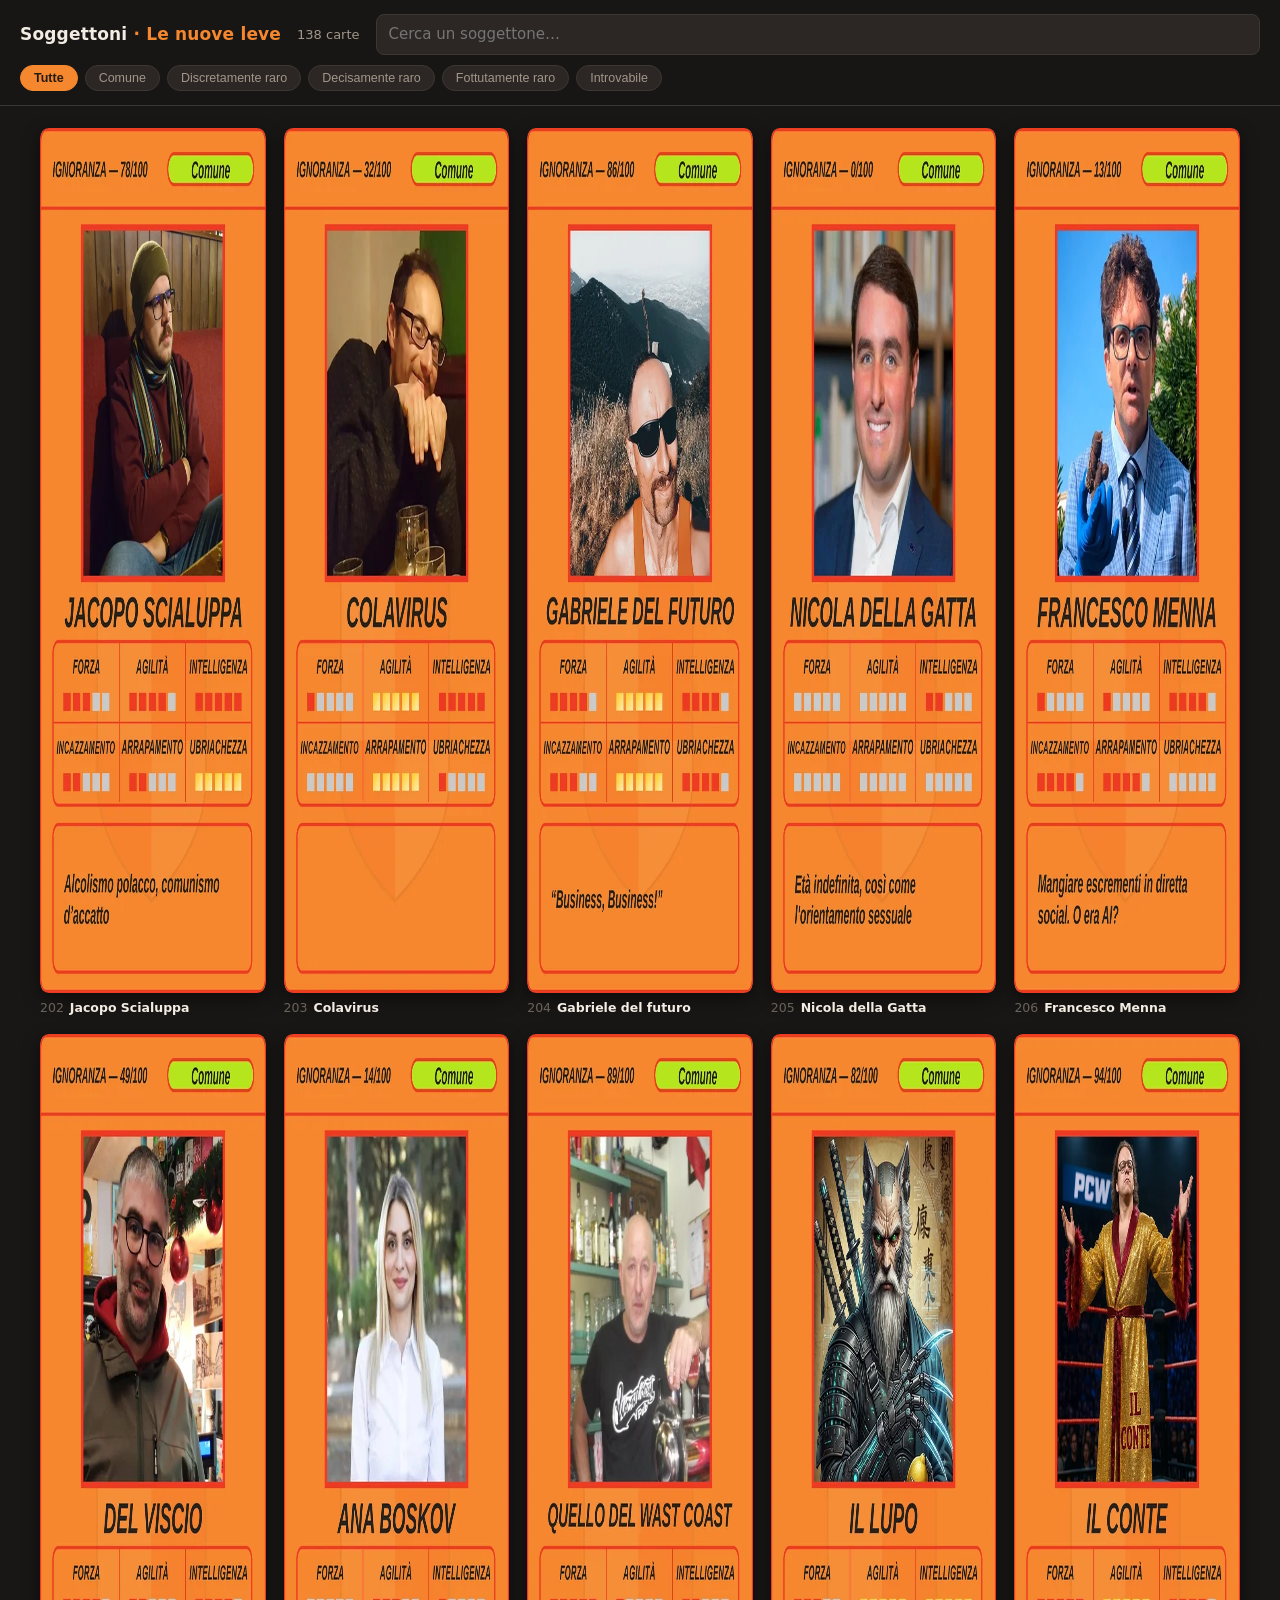
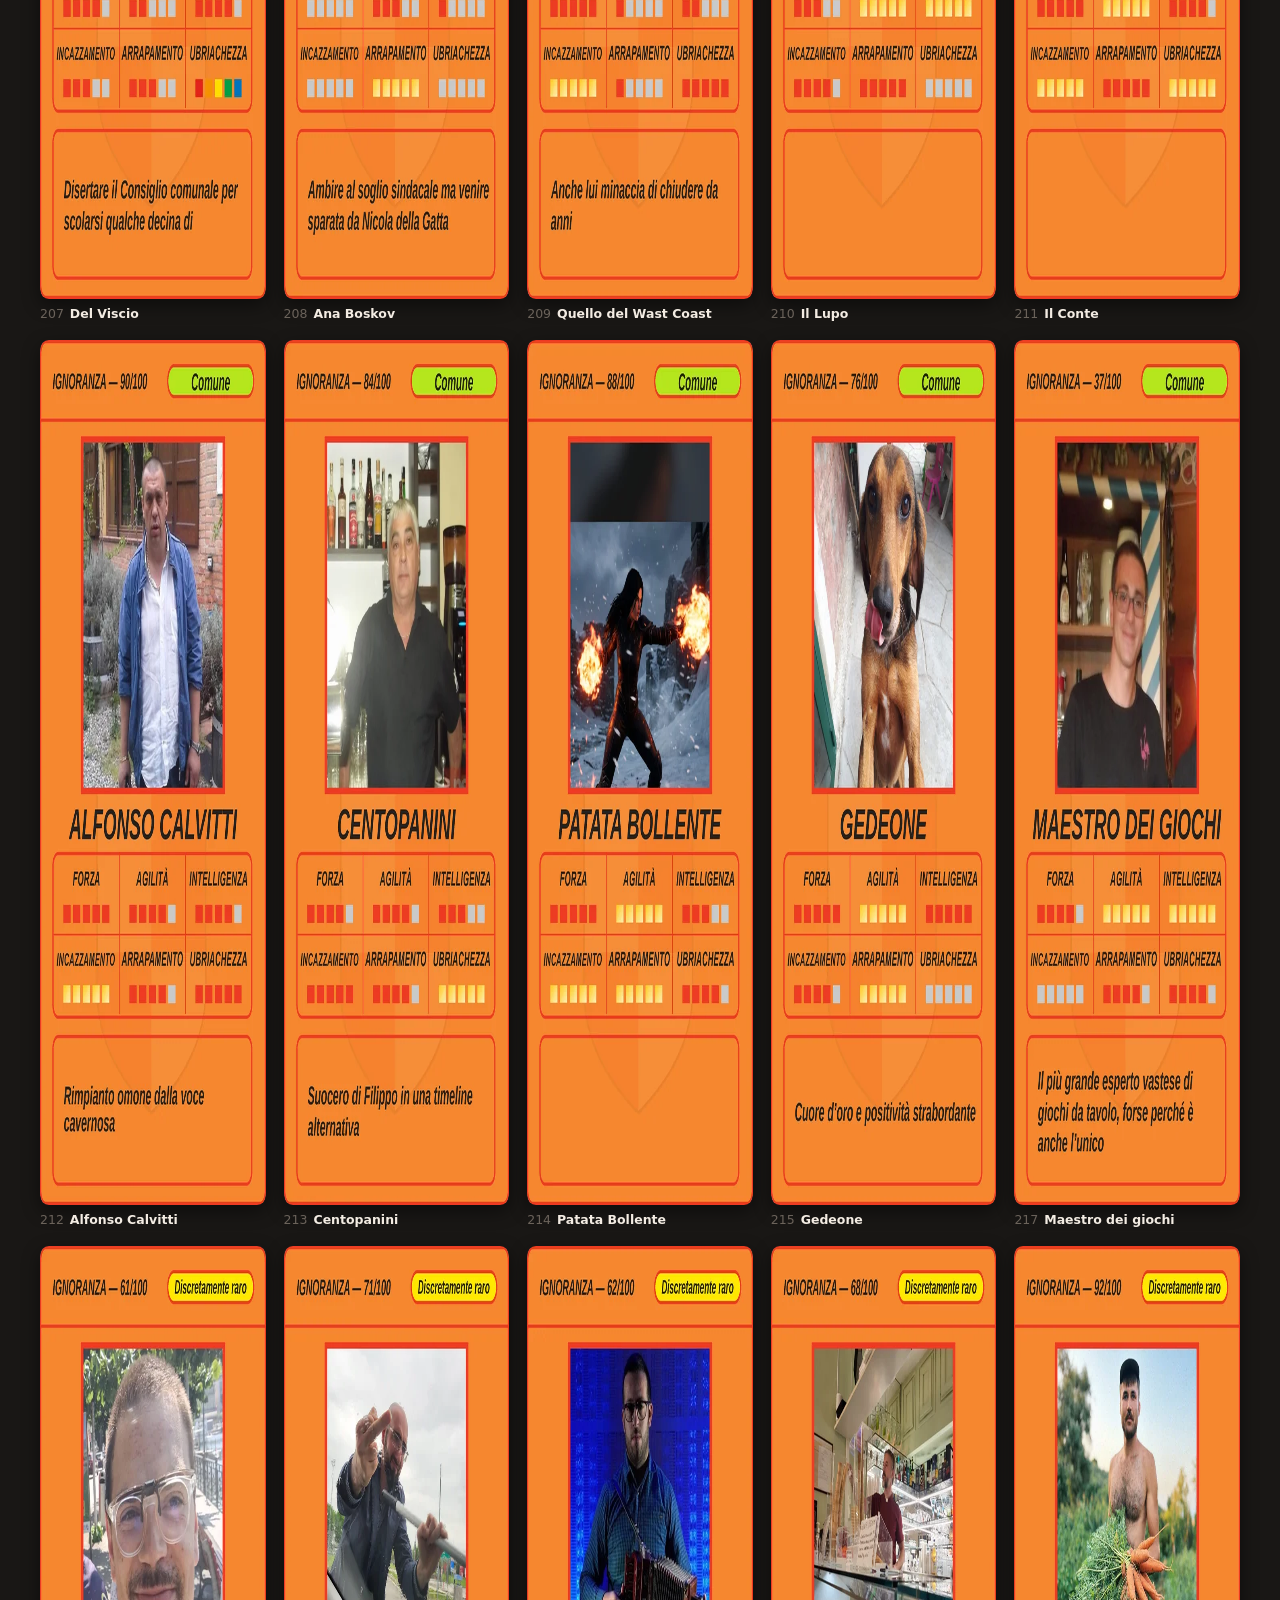
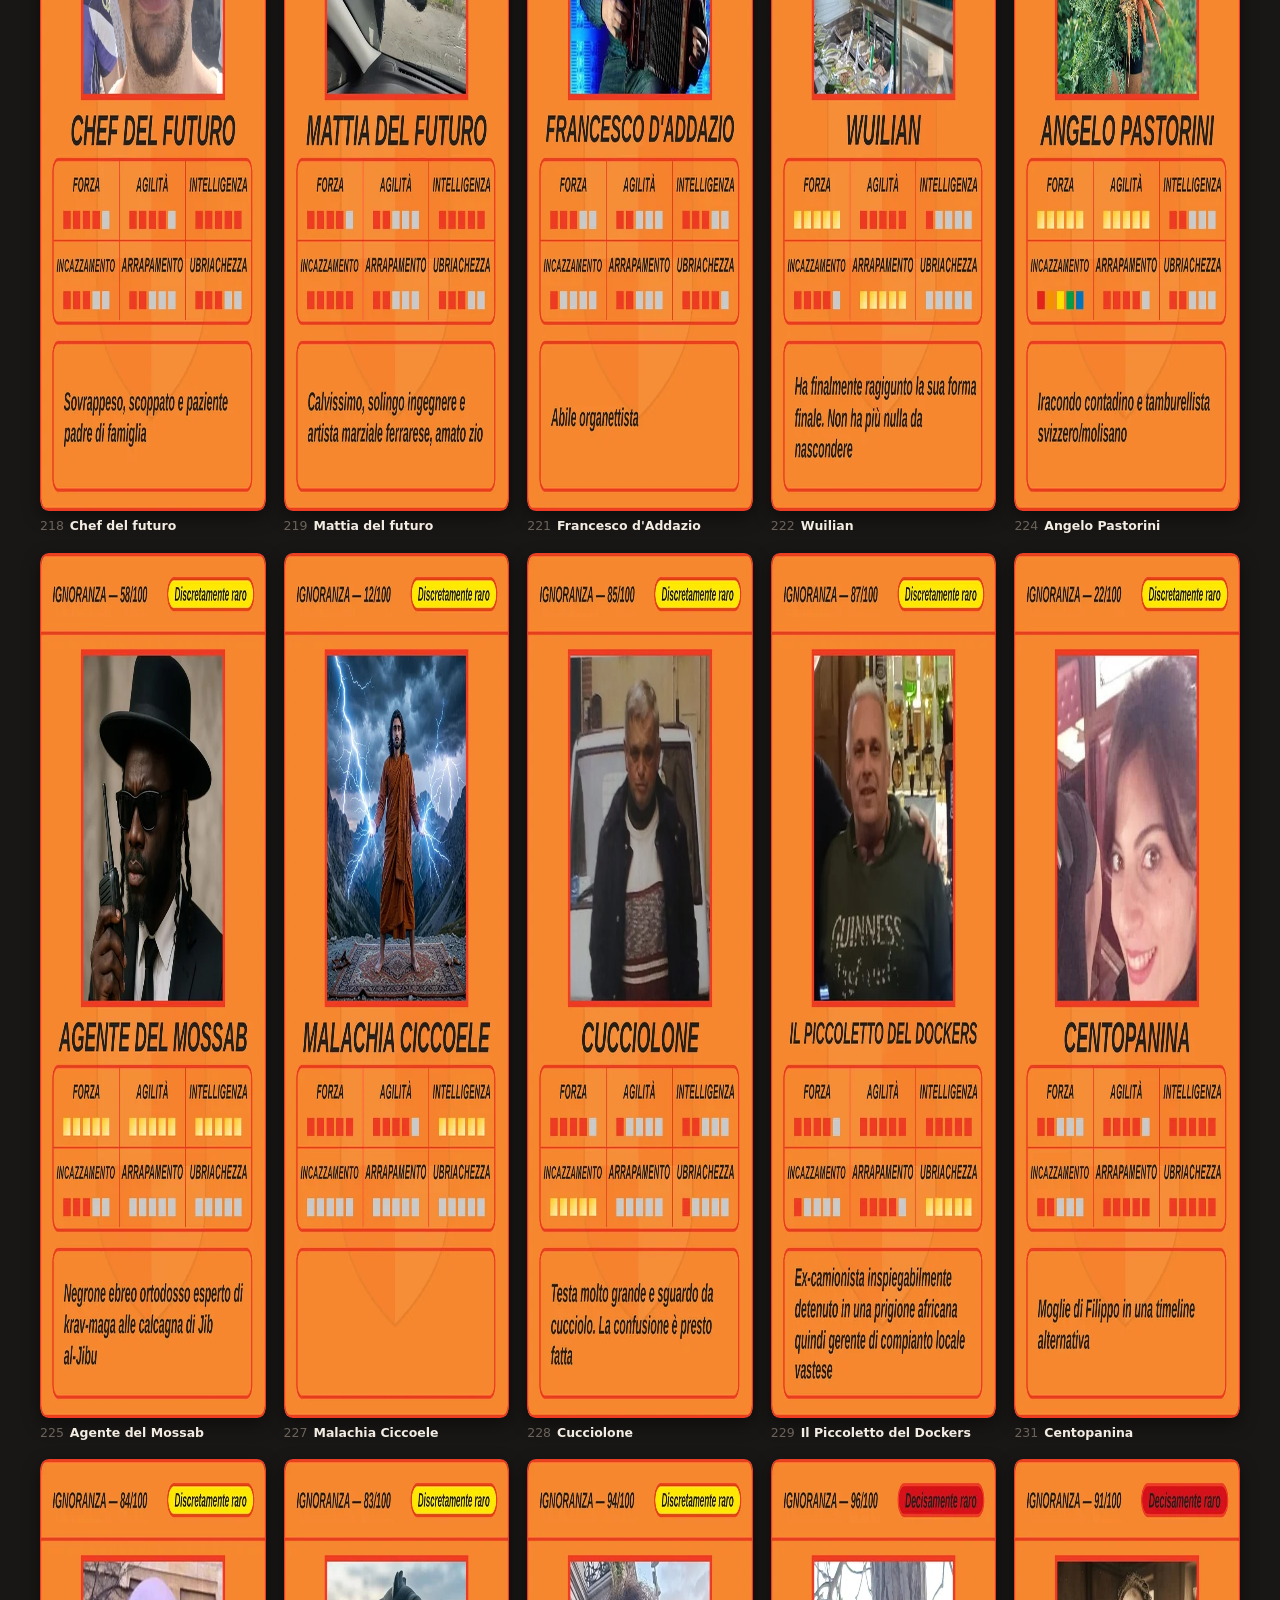
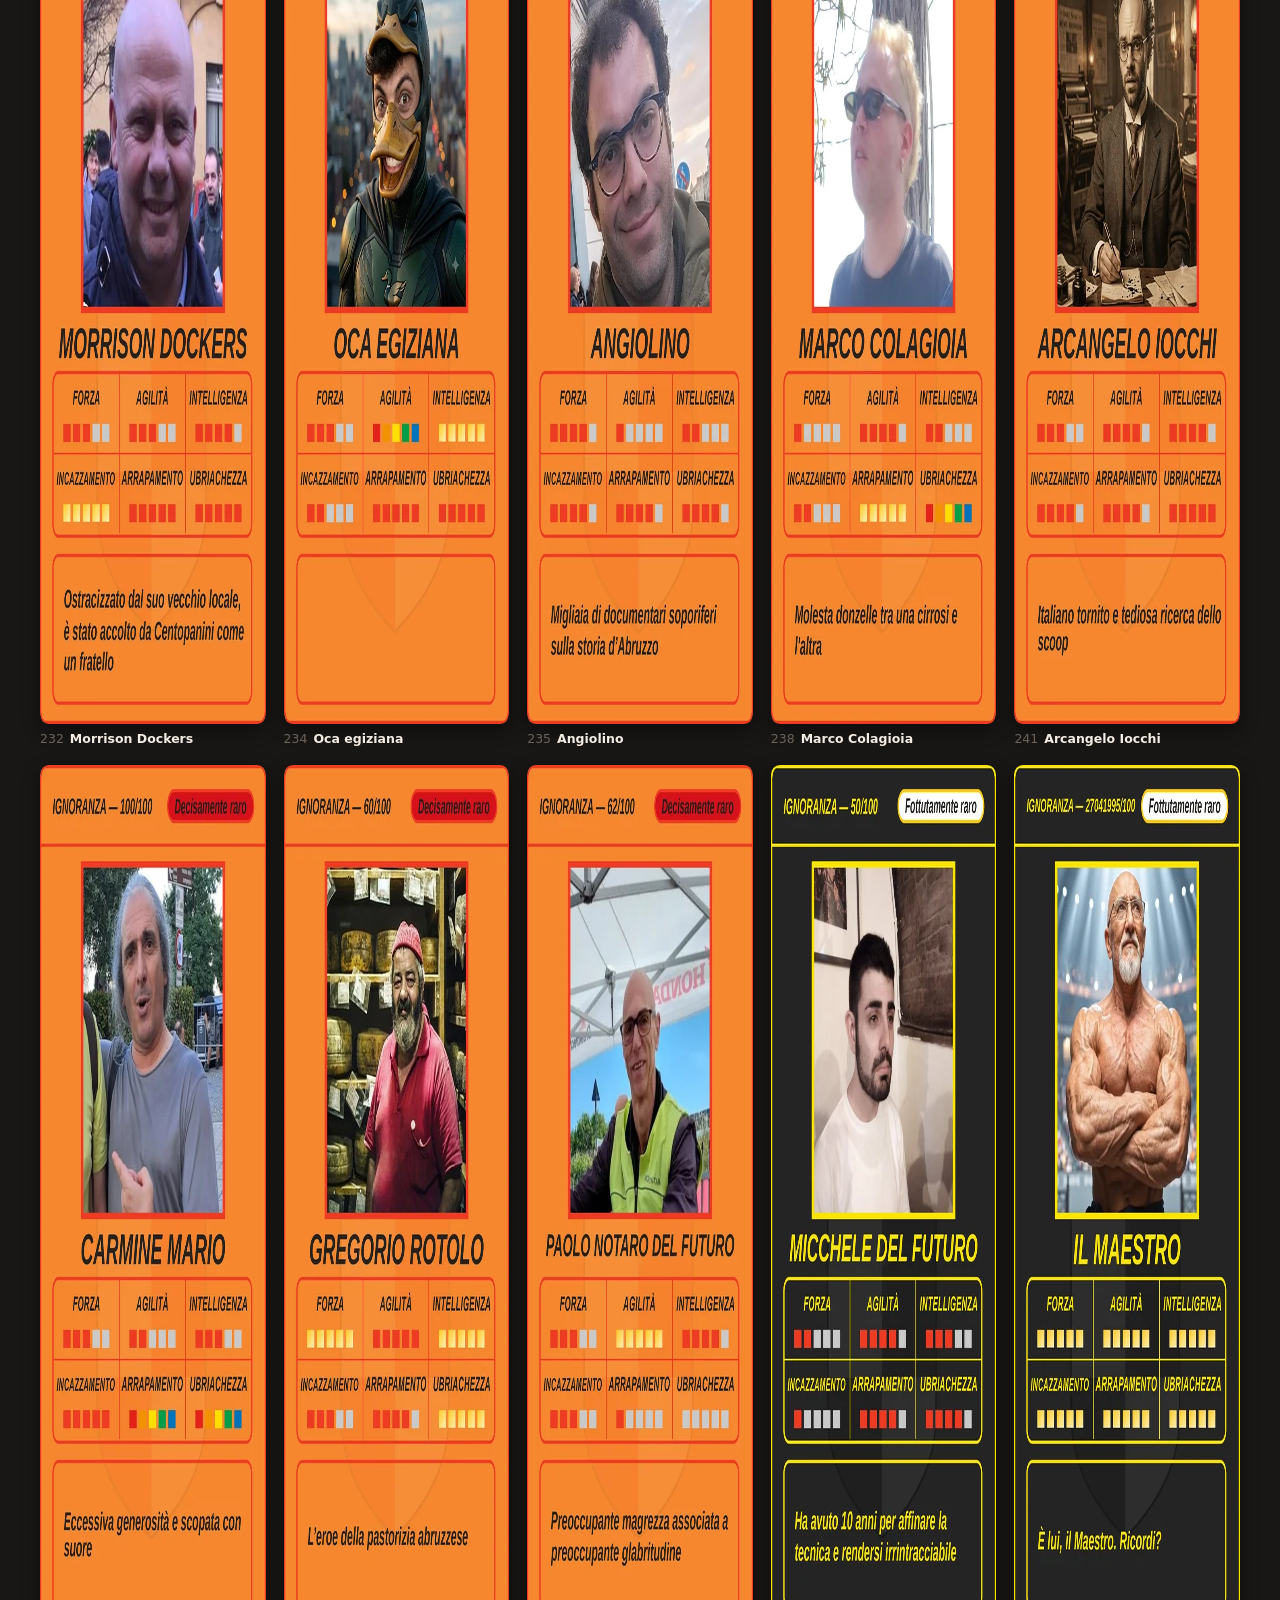
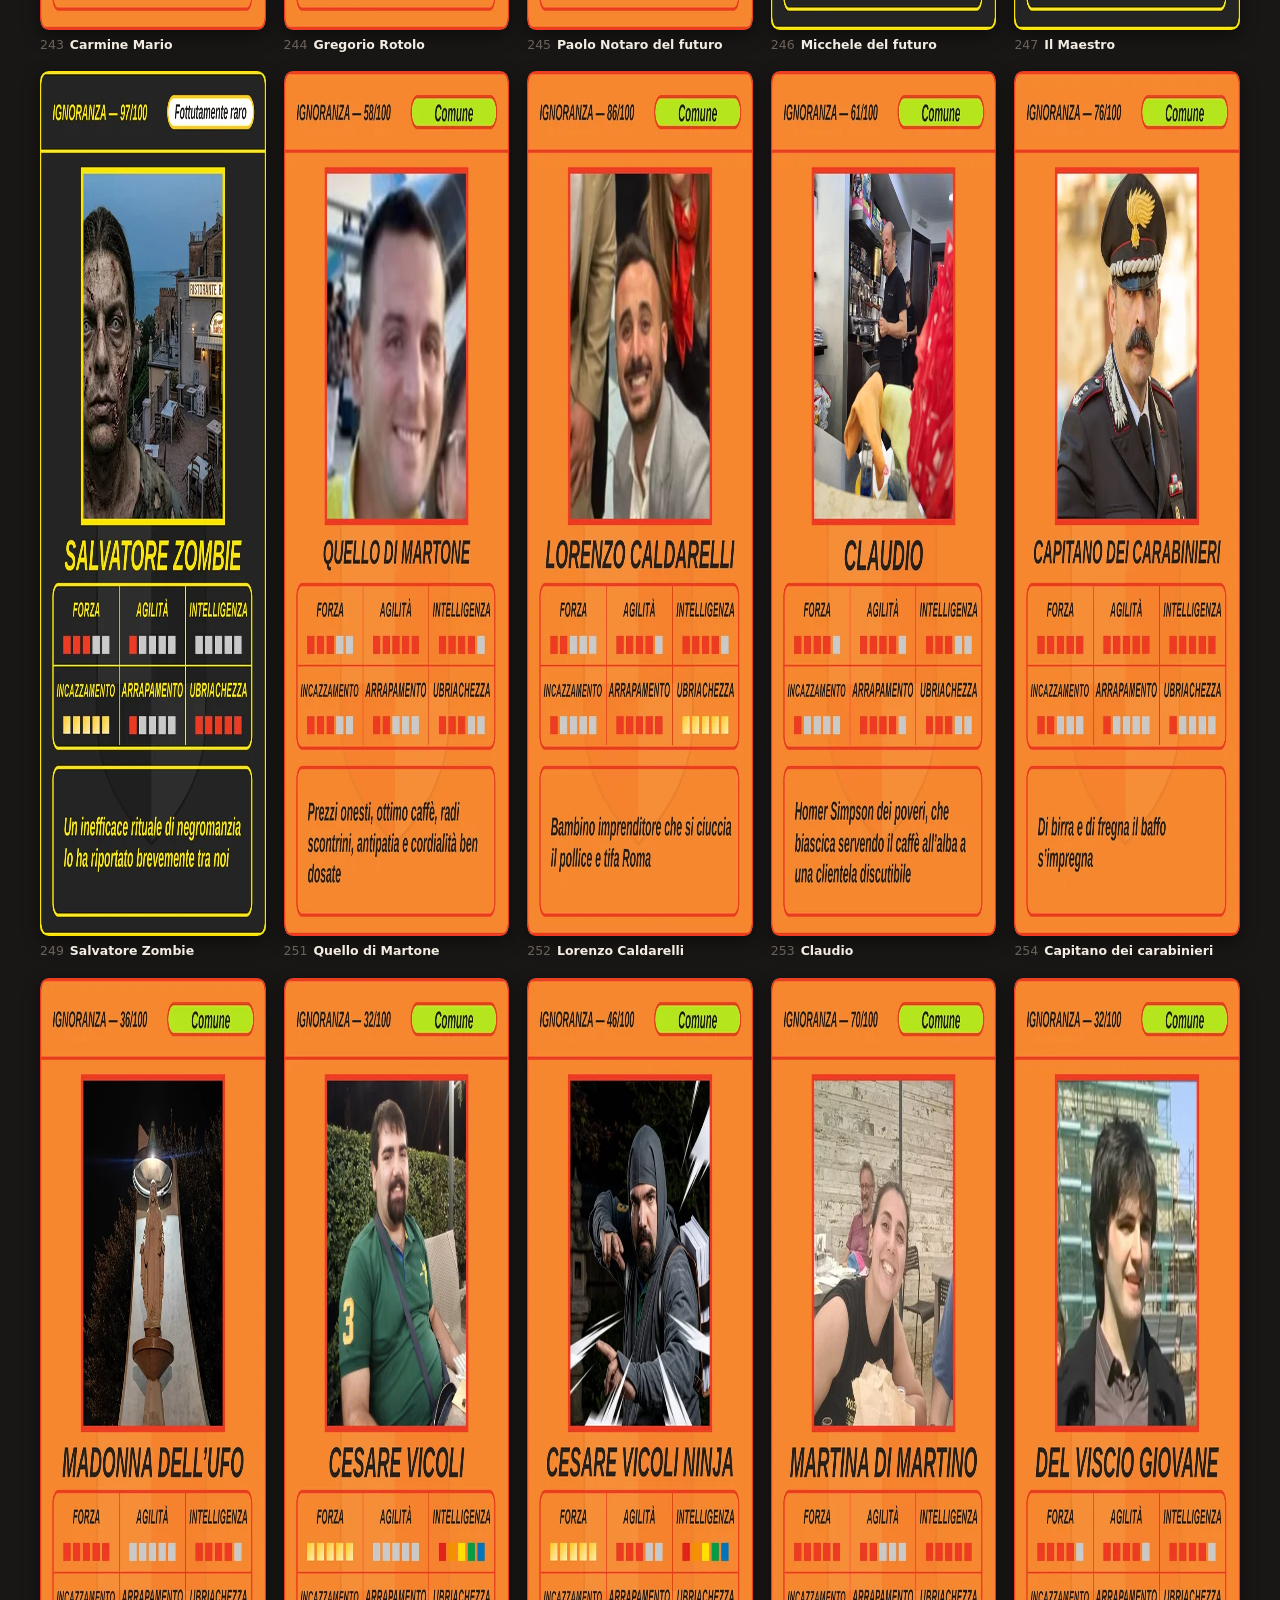
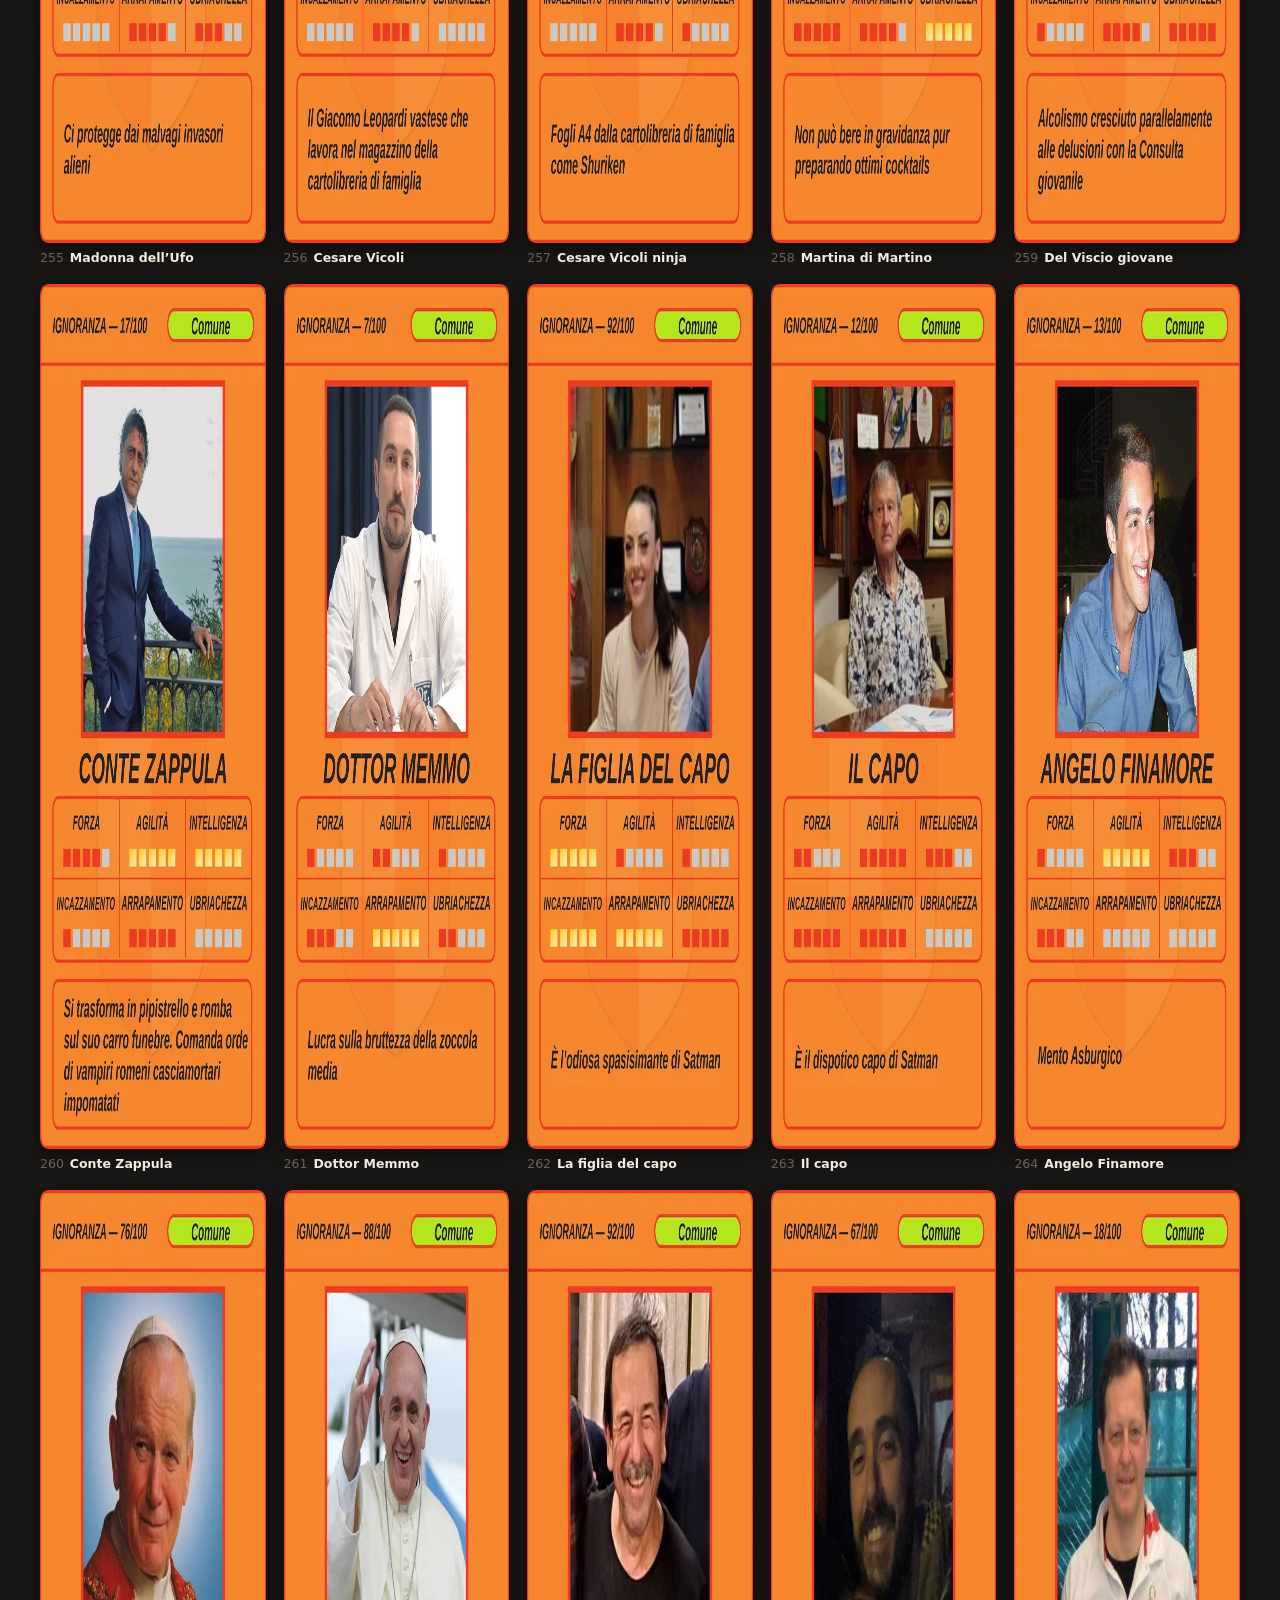
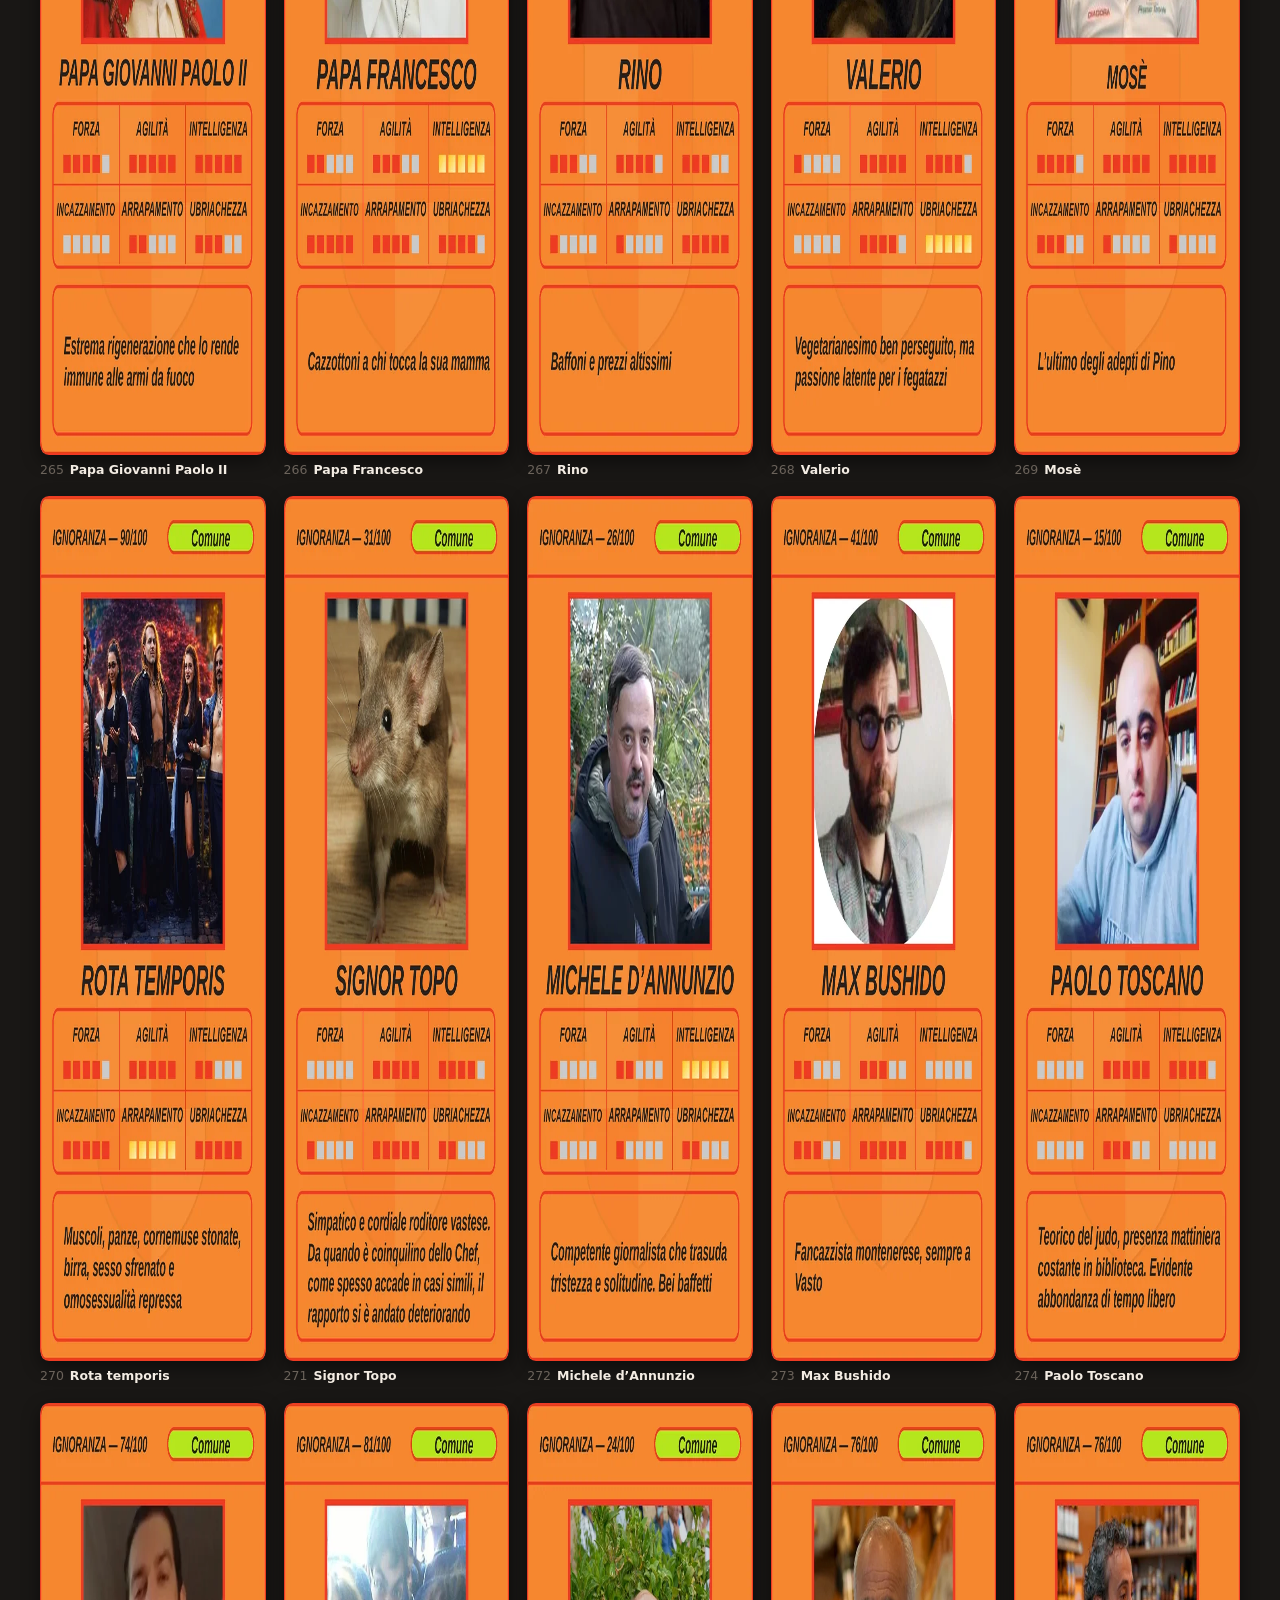
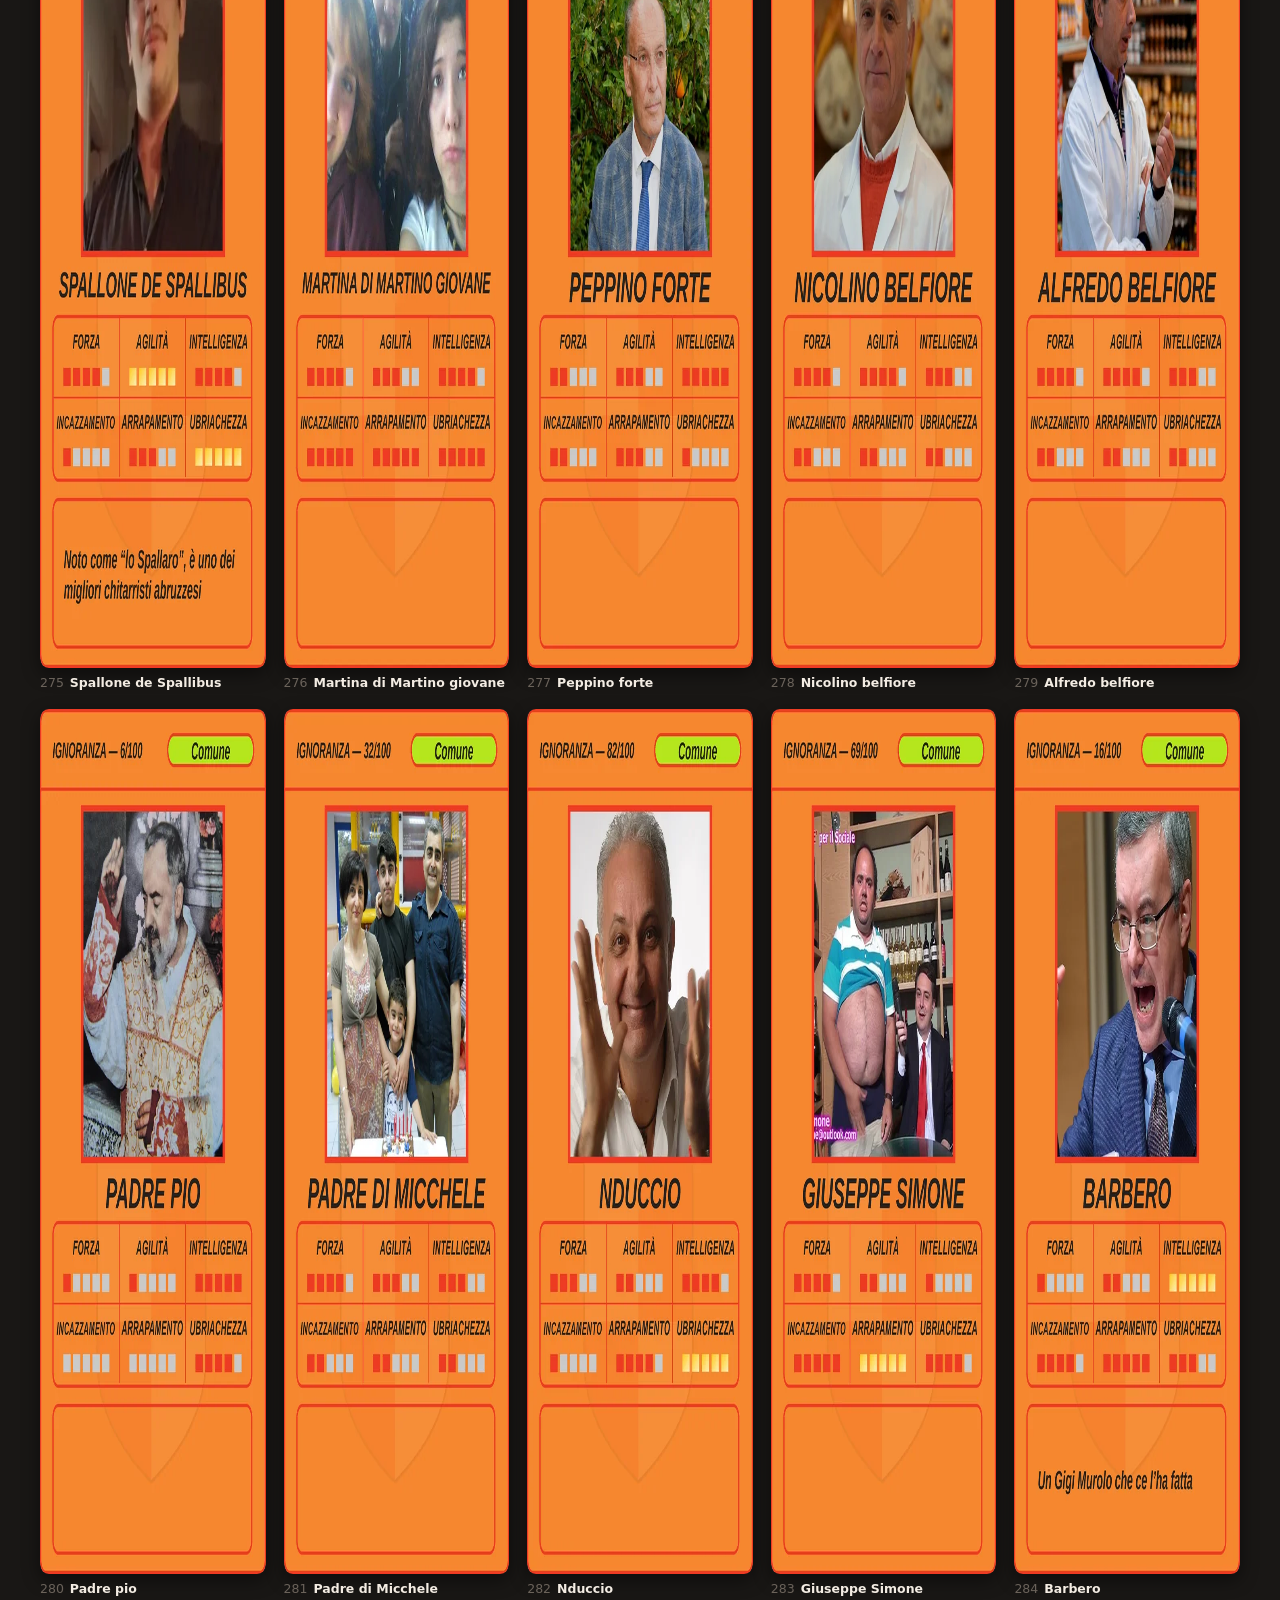
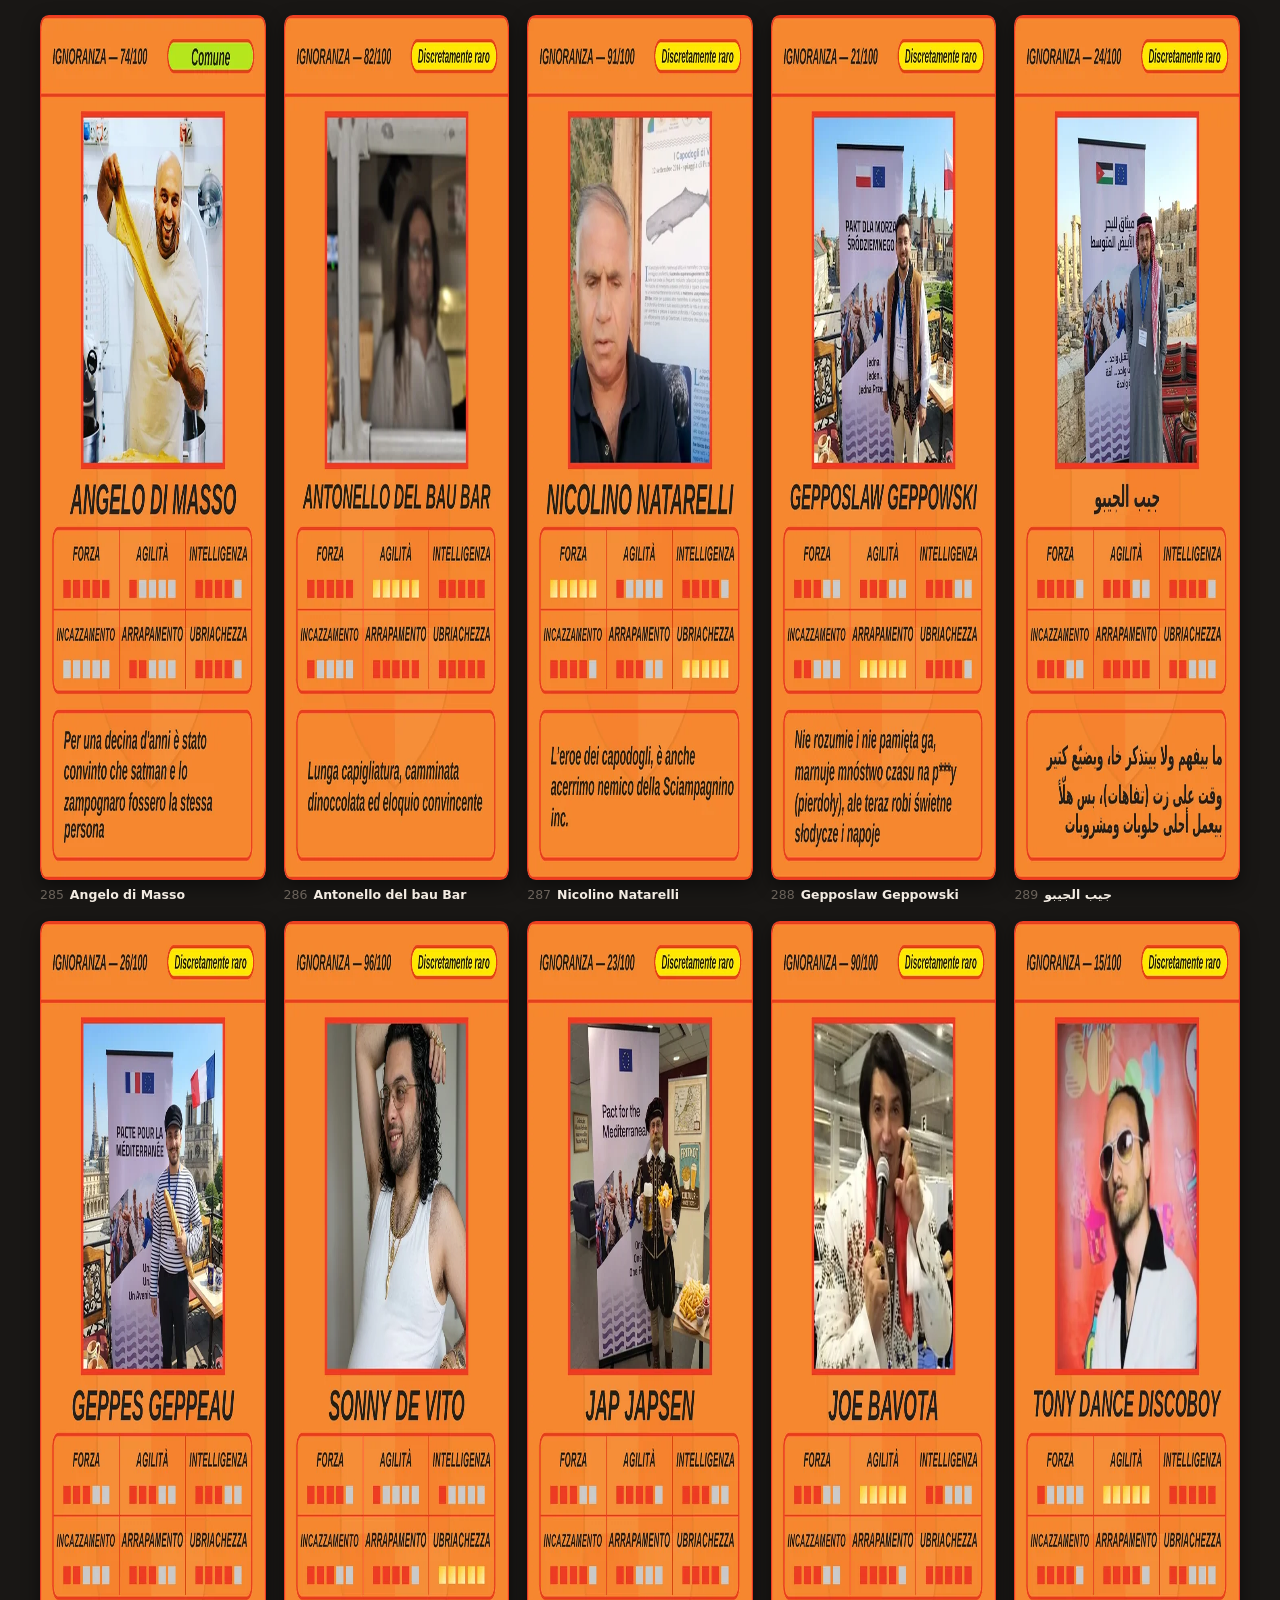
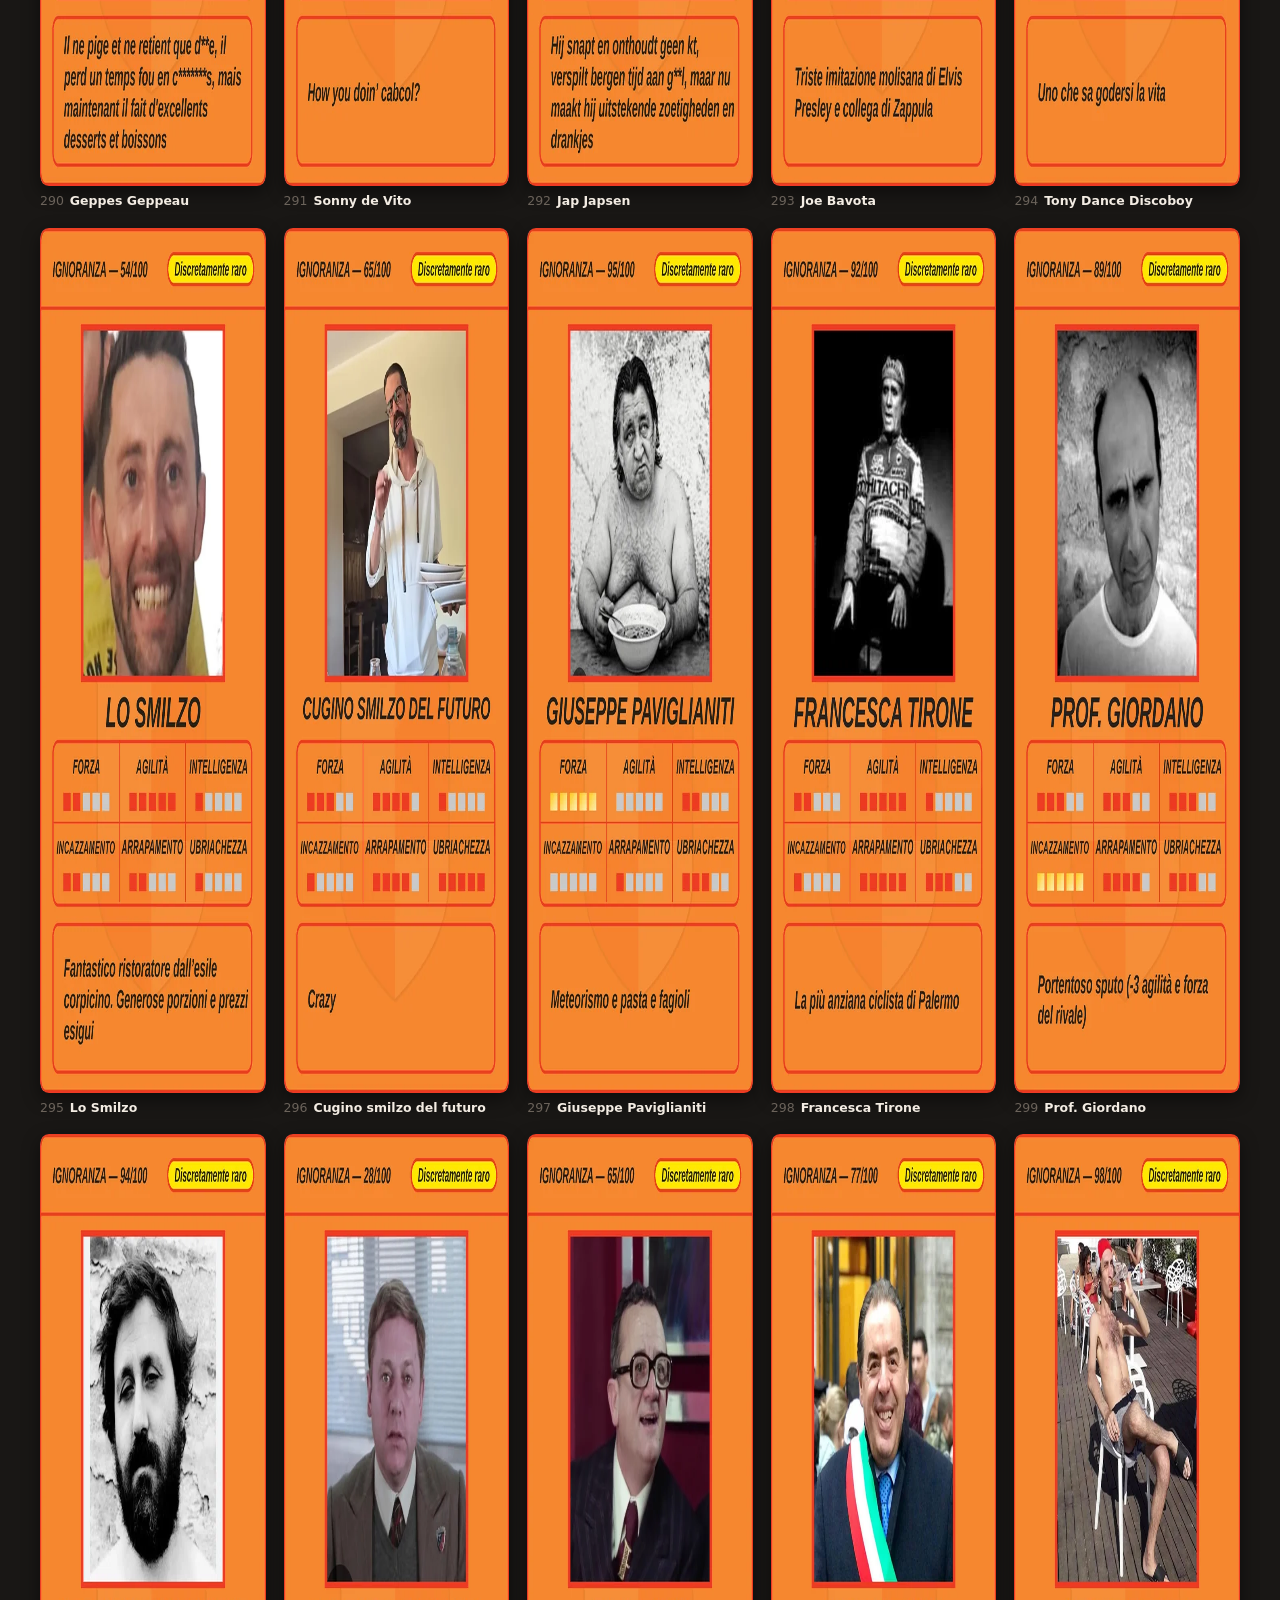
==== galleria.html @ 15195ece "Galleria delle carte" ====
<!doctype html>
<html lang="it">
<head>
<meta charset="utf-8">
<meta name="viewport" content="width=device-width, initial-scale=1">
<title>Soggettoni — Le nuove leve</title>
<meta name="robots" content="noindex, nofollow">
<style>
  :root{
    --arancio:#f5872e; --oro:#ffc90e; --rosso:#ee3b24;
    --fondo:#191715; --pannello:#231f1c; --bordo:#3d3733;
    --testo:#f3ece3; --testo2:#a2968a;
  }
  *{box-sizing:border-box}
  body{margin:0;background:var(--fondo);color:var(--testo);
       font:15px/1.5 system-ui,-apple-system,"Segoe UI",Roboto,sans-serif}
  header{position:sticky;top:0;z-index:10;background:rgba(25,23,21,.94);
         backdrop-filter:blur(8px);border-bottom:1px solid var(--bordo);padding:14px 20px}
  .barra{max-width:1240px;margin:0 auto;display:flex;gap:16px;align-items:center;flex-wrap:wrap}
  h1{font-size:17px;margin:0;font-weight:800;letter-spacing:.01em;white-space:nowrap}
  h1 span{color:var(--arancio)}
  #conta{color:var(--testo2);font-size:13px;white-space:nowrap}
  #cerca{flex:1;min-width:180px;padding:8px 12px;background:#2c2724;border:1px solid var(--bordo);
         border-radius:8px;color:var(--testo);font:inherit}
  #cerca:focus{outline:2px solid var(--arancio);outline-offset:-1px}
  #filtri{max-width:1240px;margin:10px auto 0;display:flex;gap:7px;flex-wrap:wrap}
  .chip{background:#2c2724;border:1px solid var(--bordo);color:var(--testo2);border-radius:20px;
        padding:5px 13px;font-size:12.5px;cursor:pointer}
  .chip:hover{border-color:var(--arancio);color:var(--testo)}
  .chip.on{background:var(--arancio);border-color:var(--arancio);color:#241a10;font-weight:700}

  main{max-width:1240px;margin:0 auto;padding:22px 20px 60px}
  #griglia{display:grid;gap:18px;grid-template-columns:repeat(auto-fill,minmax(190px,1fr))}
  figure{margin:0;cursor:zoom-in}
  figure img{width:100%;display:block;border-radius:9px;background:#2c2724;
             box-shadow:0 6px 18px #0007;transition:transform .12s ease, box-shadow .12s ease}
  figure:hover img{transform:translateY(-3px);box-shadow:0 12px 26px #0009}
  figcaption{font-size:12.5px;color:var(--testo2);margin-top:7px;line-height:1.3;
             display:flex;gap:6px;align-items:baseline}
  figcaption b{color:var(--testo);font-weight:600}
  figcaption i{font-style:normal;font-variant-numeric:tabular-nums;opacity:.6}
  #vuoto{color:var(--testo2);padding:40px 0;text-align:center;display:none}

  #lente{position:fixed;inset:0;background:#000d;z-index:50;display:none;
         align-items:center;justify-content:center;padding:24px}
  #lente.on{display:flex}
  .scheda{display:flex;gap:26px;align-items:flex-start;max-width:1000px;width:100%;
          max-height:92vh}
  .scheda img{max-height:88vh;width:auto;max-width:60%;border-radius:12px;box-shadow:0 20px 50px #000b}
  .info{background:var(--pannello);border:1px solid var(--bordo);border-radius:12px;padding:18px 20px;
        max-width:400px;max-height:88vh;overflow:auto}
  .info h2{margin:0 0 2px;font-size:22px;line-height:1.2}
  .info .rar{color:var(--arancio);font-size:12.5px;text-transform:uppercase;letter-spacing:.07em;
             font-weight:700;margin-bottom:14px}
  .info dl{display:grid;grid-template-columns:auto 1fr;gap:5px 14px;margin:0 0 14px;font-size:14px}
  .info dt{color:var(--testo2)}
  .info dd{margin:0;font-variant-numeric:tabular-nums}
  .info p{margin:0;font-size:14px;color:#e2d8cc;border-top:1px solid var(--bordo);padding-top:12px}
  .pip{display:inline-block;width:11px;height:11px;border-radius:2px;margin-right:3px;
       background:#4a4340;vertical-align:middle}
  .pip.p{background:var(--rosso)} .pip.o{background:var(--oro)}
  .pip.a1{background:#e2231a}.pip.a2{background:#f39200}.pip.a3{background:#ffde00}
  .pip.a4{background:#009e49}.pip.a5{background:#0074bc}
  #chiudi{position:fixed;top:16px;right:20px;background:none;border:0;color:var(--testo);
          font-size:30px;line-height:1;cursor:pointer;opacity:.7}
  #chiudi:hover{opacity:1}
  @media(max-width:820px){
    .scheda{flex-direction:column;overflow:auto}
    .scheda img{max-width:100%;max-height:60vh}
    .info{max-width:100%}
  }
  footer{max-width:1240px;margin:0 auto;padding:0 20px 40px;color:var(--testo2);font-size:12.5px}
</style>
</head>
<body>

<header>
  <div class="barra">
    <h1>Soggettoni <span>· Le nuove leve</span></h1>
    <span id="conta"></span>
    <input id="cerca" type="search" placeholder="Cerca un soggettone…" autocomplete="off">
  </div>
  <div id="filtri"></div>
</header>

<main>
  <div id="griglia"></div>
  <div id="vuoto">Nessun soggettone con questo nome.</div>
</main>

<footer id="piede"></footer>

<div id="lente"><button id="chiudi" title="Chiudi">&times;</button><div class="scheda" id="scheda"></div></div>

<script>
"use strict";
const NOMI = ['Forza','Agilità','Intelligenza','Incazzamento','Arrapamento','Ubriachezza'];
const RARITA = ['Comune','Discretamente raro','Decisamente raro','Fottutamente raro','Introvabile'];
let carte = [], filtro = null;

const $ = s => document.querySelector(s);
const esc = s => String(s??'').replace(/[&<>"]/g, c => ({'&':'&amp;','<':'&lt;','>':'&gt;','"':'&quot;'}[c]));

function quadretti(v){
  if(v >= 7) return [1,2,3,4,5].map(i=>`<span class="pip a${i}"></span>`).join('');
  if(v === 6) return '<span class="pip o"></span>'.repeat(5);
  return '<span class="pip p"></span>'.repeat(v) + '<span class="pip"></span>'.repeat(5-v);
}

function mostra(){
  const q = $('#cerca').value.trim().toLowerCase();
  const viste = carte.filter(c =>
    (!filtro || c.rarita === filtro) &&
    (!q || c.nome.toLowerCase().includes(q) || String(c.num).includes(q)));
  $('#griglia').innerHTML = viste.map((c,i) => `
    <figure data-i="${carte.indexOf(c)}">
      <img loading="lazy" src="${esc(c.img)}" alt="${esc(c.nome)}" width="560" height="865">
      <figcaption><i>${esc(c.num)}</i><b>${esc(c.nome)}</b></figcaption>
    </figure>`).join('');
  $('#vuoto').style.display = viste.length ? 'none' : 'block';
  $('#conta').textContent = viste.length === carte.length
      ? `${carte.length} carte` : `${viste.length} di ${carte.length}`;
}

function apri(i){
  const c = carte[i];
  $('#scheda').innerHTML = `
    <img src="${esc(c.img)}" alt="${esc(c.nome)}">
    <div class="info">
      <h2>${esc(c.nome)}</h2>
      <div class="rar">${esc(c.rarita)} · carta ${esc(c.num)}</div>
      <dl>
        <dt>Ignoranza</dt><dd>${esc(c.ign)}/100</dd>
        ${c.val.map((v,k)=>`<dt>${NOMI[k]}</dt><dd>${quadretti(v)}</dd>`).join('')}
      </dl>
      ${c.testo ? `<p>${esc(c.testo)}</p>` : ''}
    </div>`;
  $('#lente').classList.add('on');
  document.body.style.overflow = 'hidden';
}
function chiudi(){ $('#lente').classList.remove('on'); document.body.style.overflow = ''; }

$('#griglia').addEventListener('click', e => {
  const f = e.target.closest('figure');
  if(f) apri(+f.dataset.i);
});
$('#lente').addEventListener('click', e => { if(e.target.id !== 'scheda' && !e.target.closest('.info')) chiudi(); });
$('#chiudi').onclick = chiudi;
document.addEventListener('keydown', e => { if(e.key === 'Escape') chiudi(); });
$('#cerca').oninput = mostra;

(async function(){
  const r = await fetch('galleria/carte.json', {cache:'no-cache'});
  const dati = await r.json();
  carte = dati.carte;
  const chips = ['Tutte', ...RARITA.filter(r => carte.some(c => c.rarita === r))];
  $('#filtri').innerHTML = chips.map(n =>
    `<button class="chip${n==='Tutte'?' on':''}" data-r="${n==='Tutte'?'':esc(n)}">${esc(n)}</button>`).join('');
  $('#filtri').addEventListener('click', e => {
    const b = e.target.closest('.chip'); if(!b) return;
    document.querySelectorAll('.chip').forEach(x => x.classList.toggle('on', x === b));
    filtro = b.dataset.r || null; mostra();
  });
  $('#piede').textContent = 'Espansione "Le nuove leve" — aggiornata al ' +
      new Date(dati.aggiornato).toLocaleDateString('it-IT', {day:'numeric', month:'long', year:'numeric'}) + '.';
  mostra();
})();
</script>
</body>
</html>
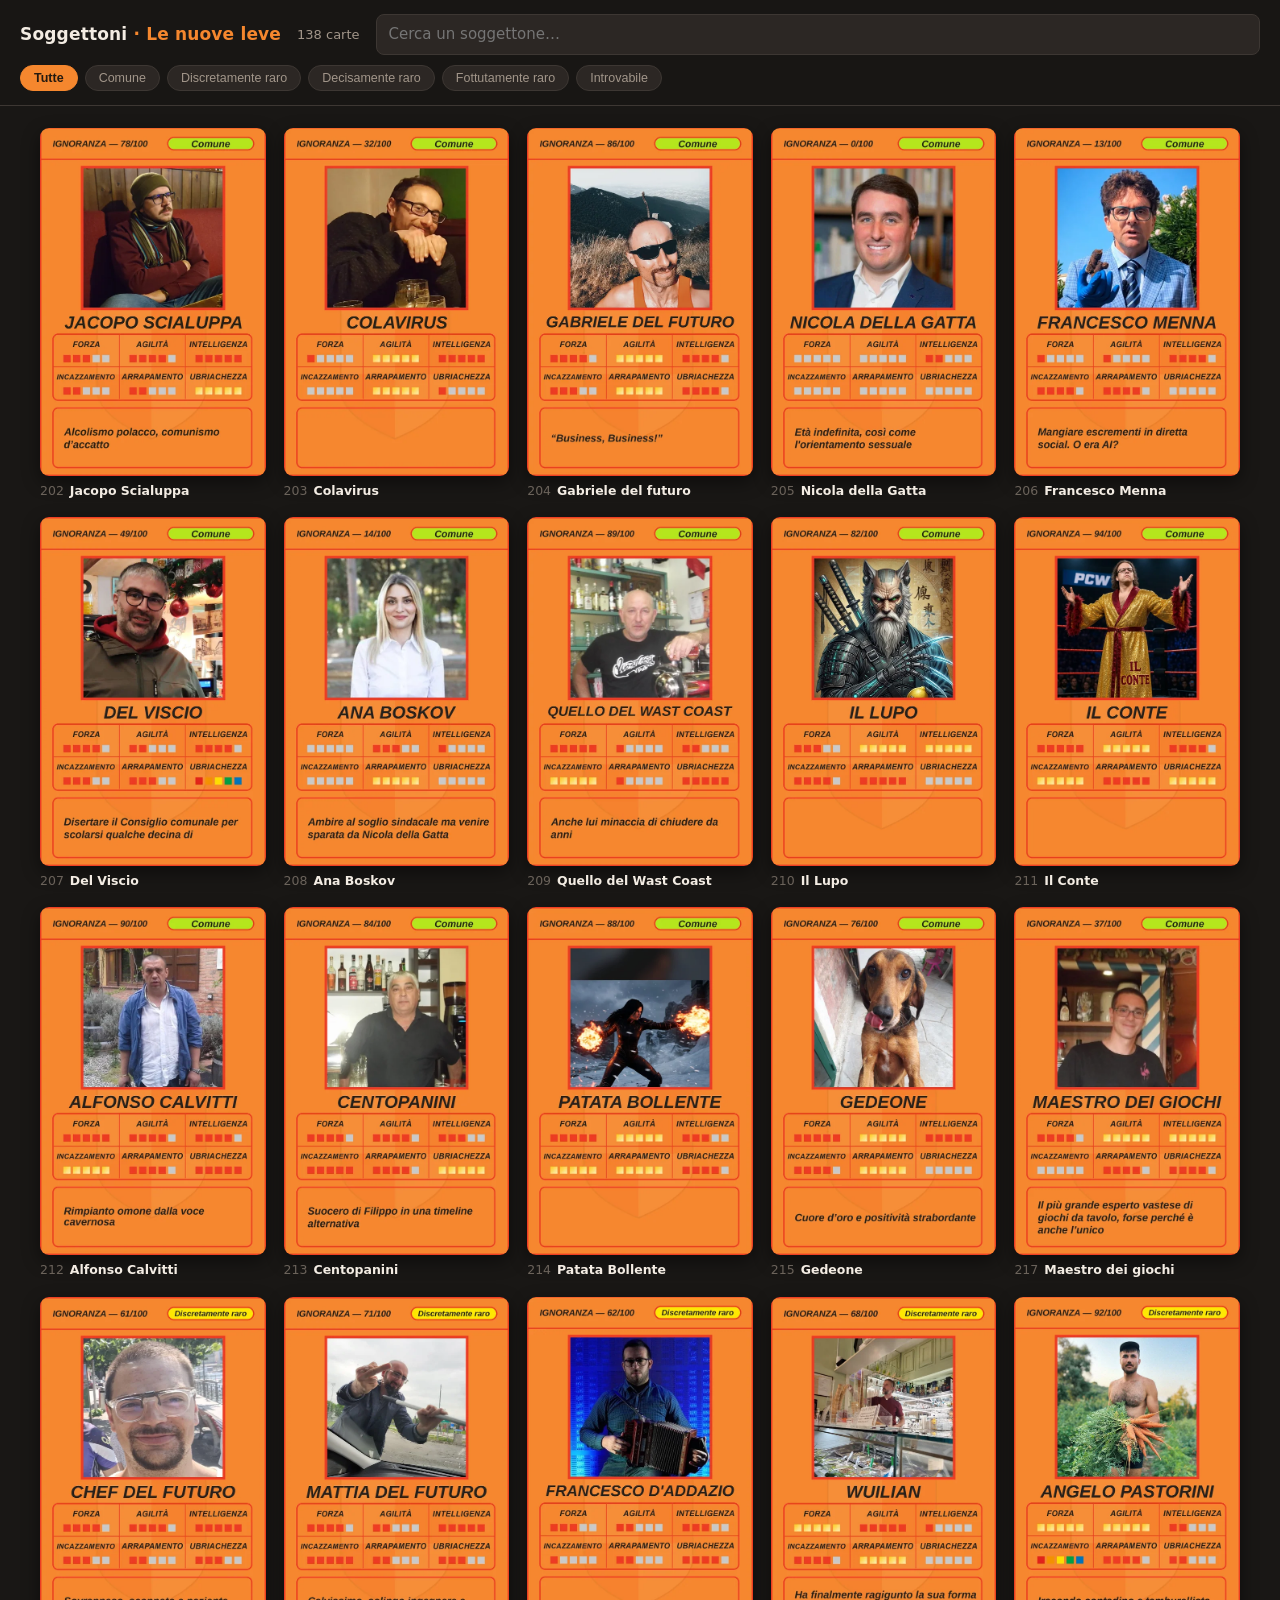
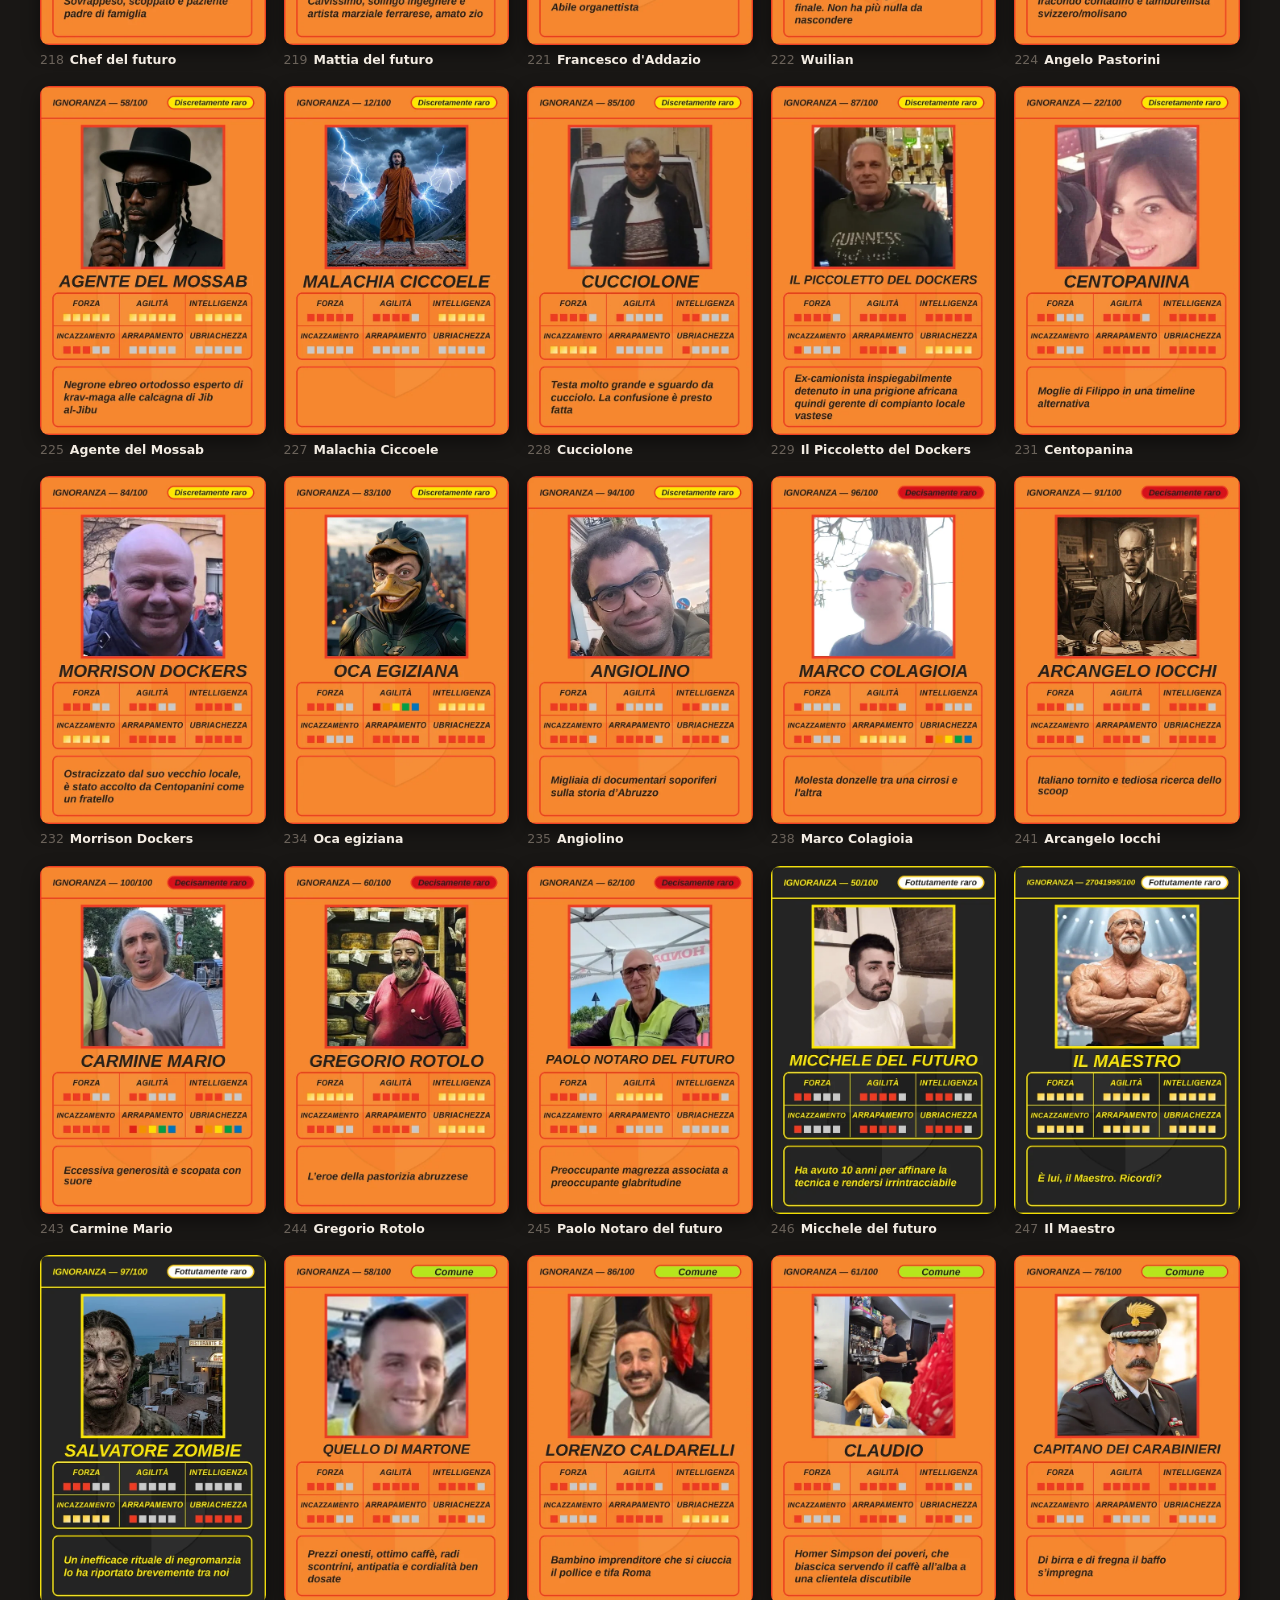
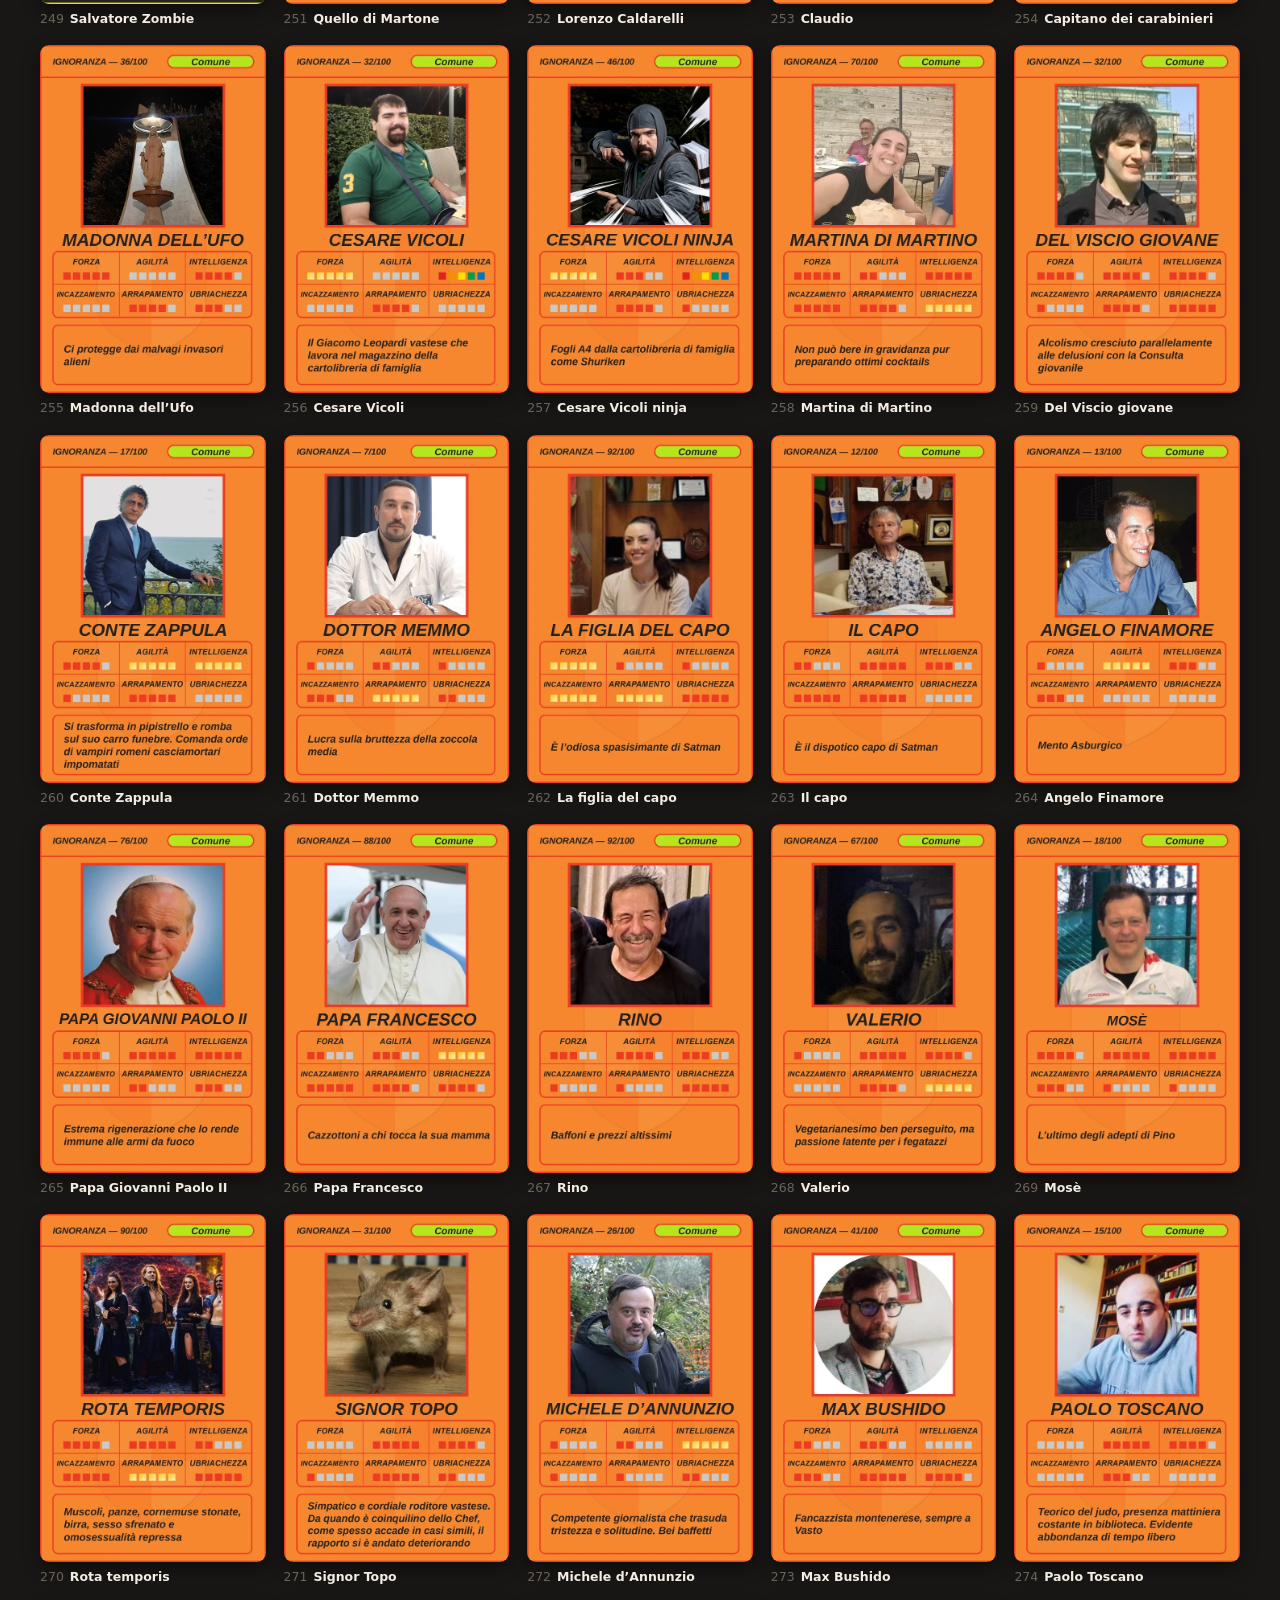
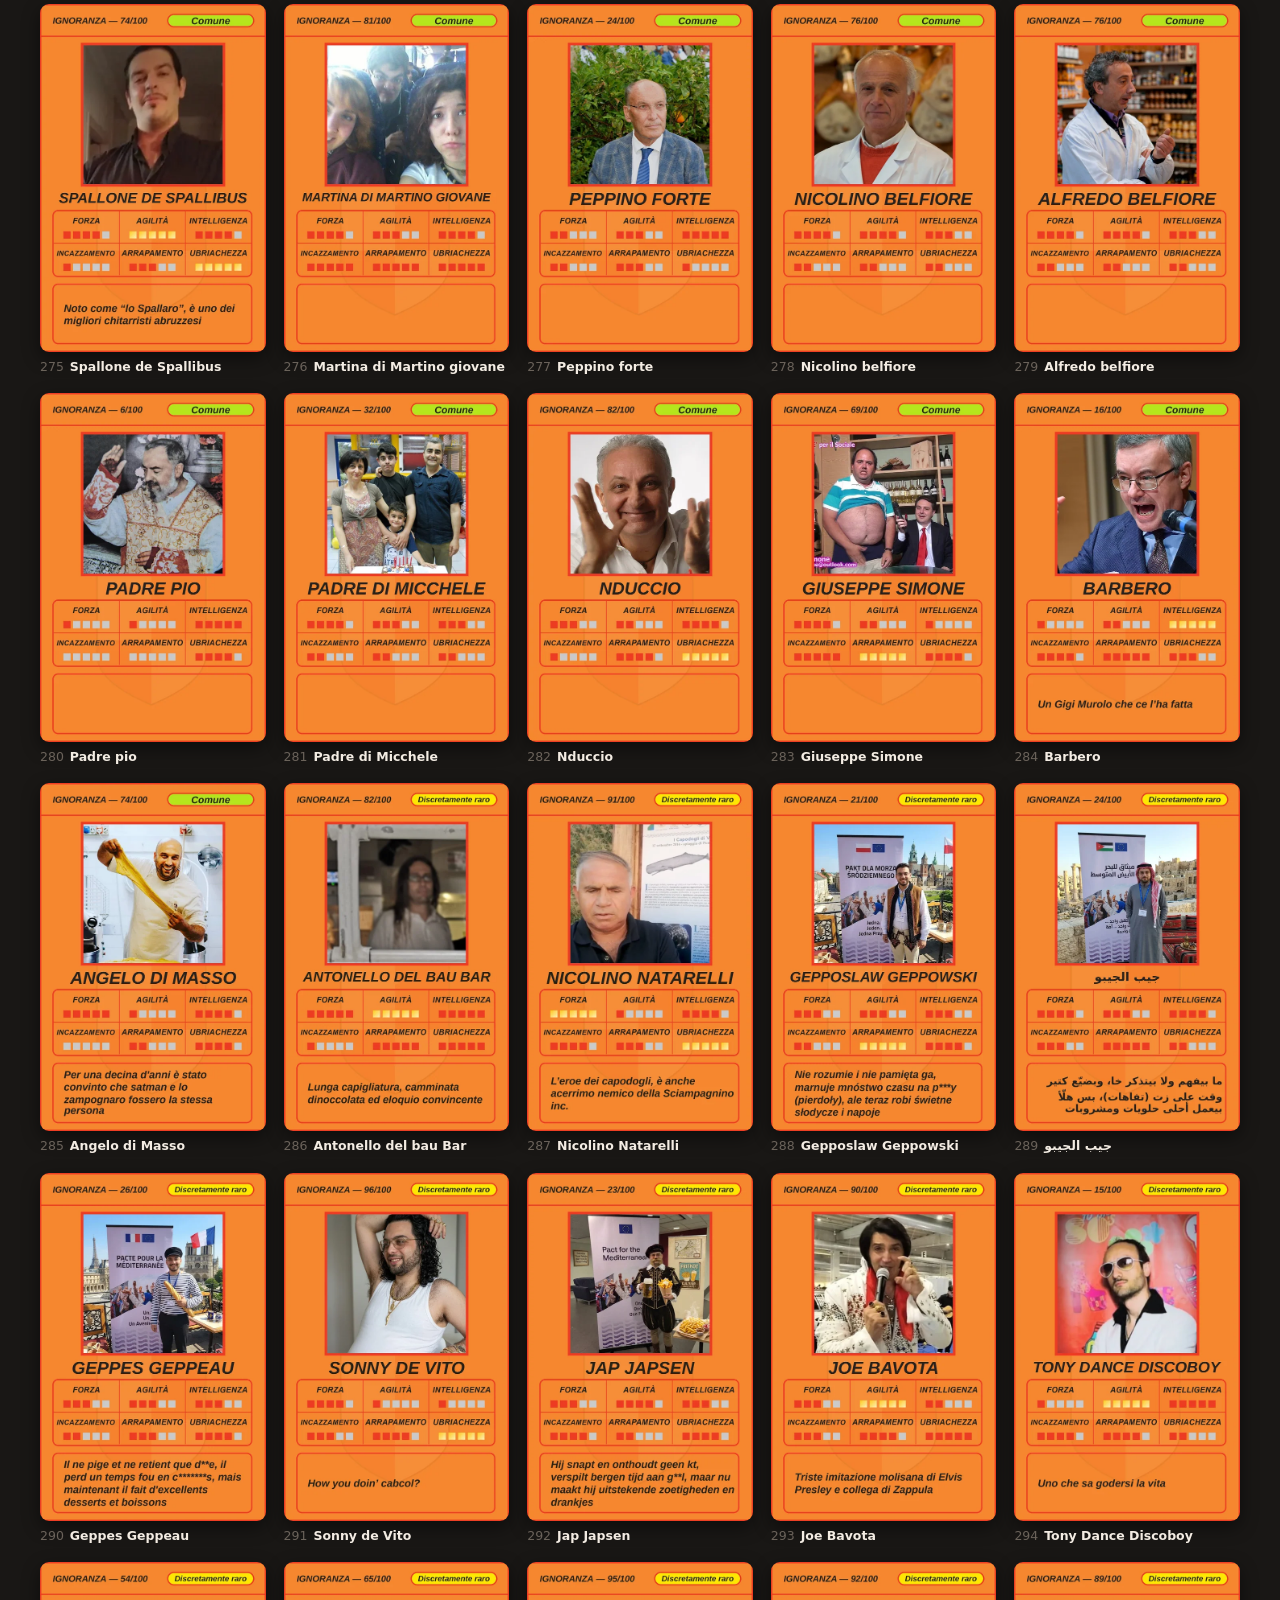
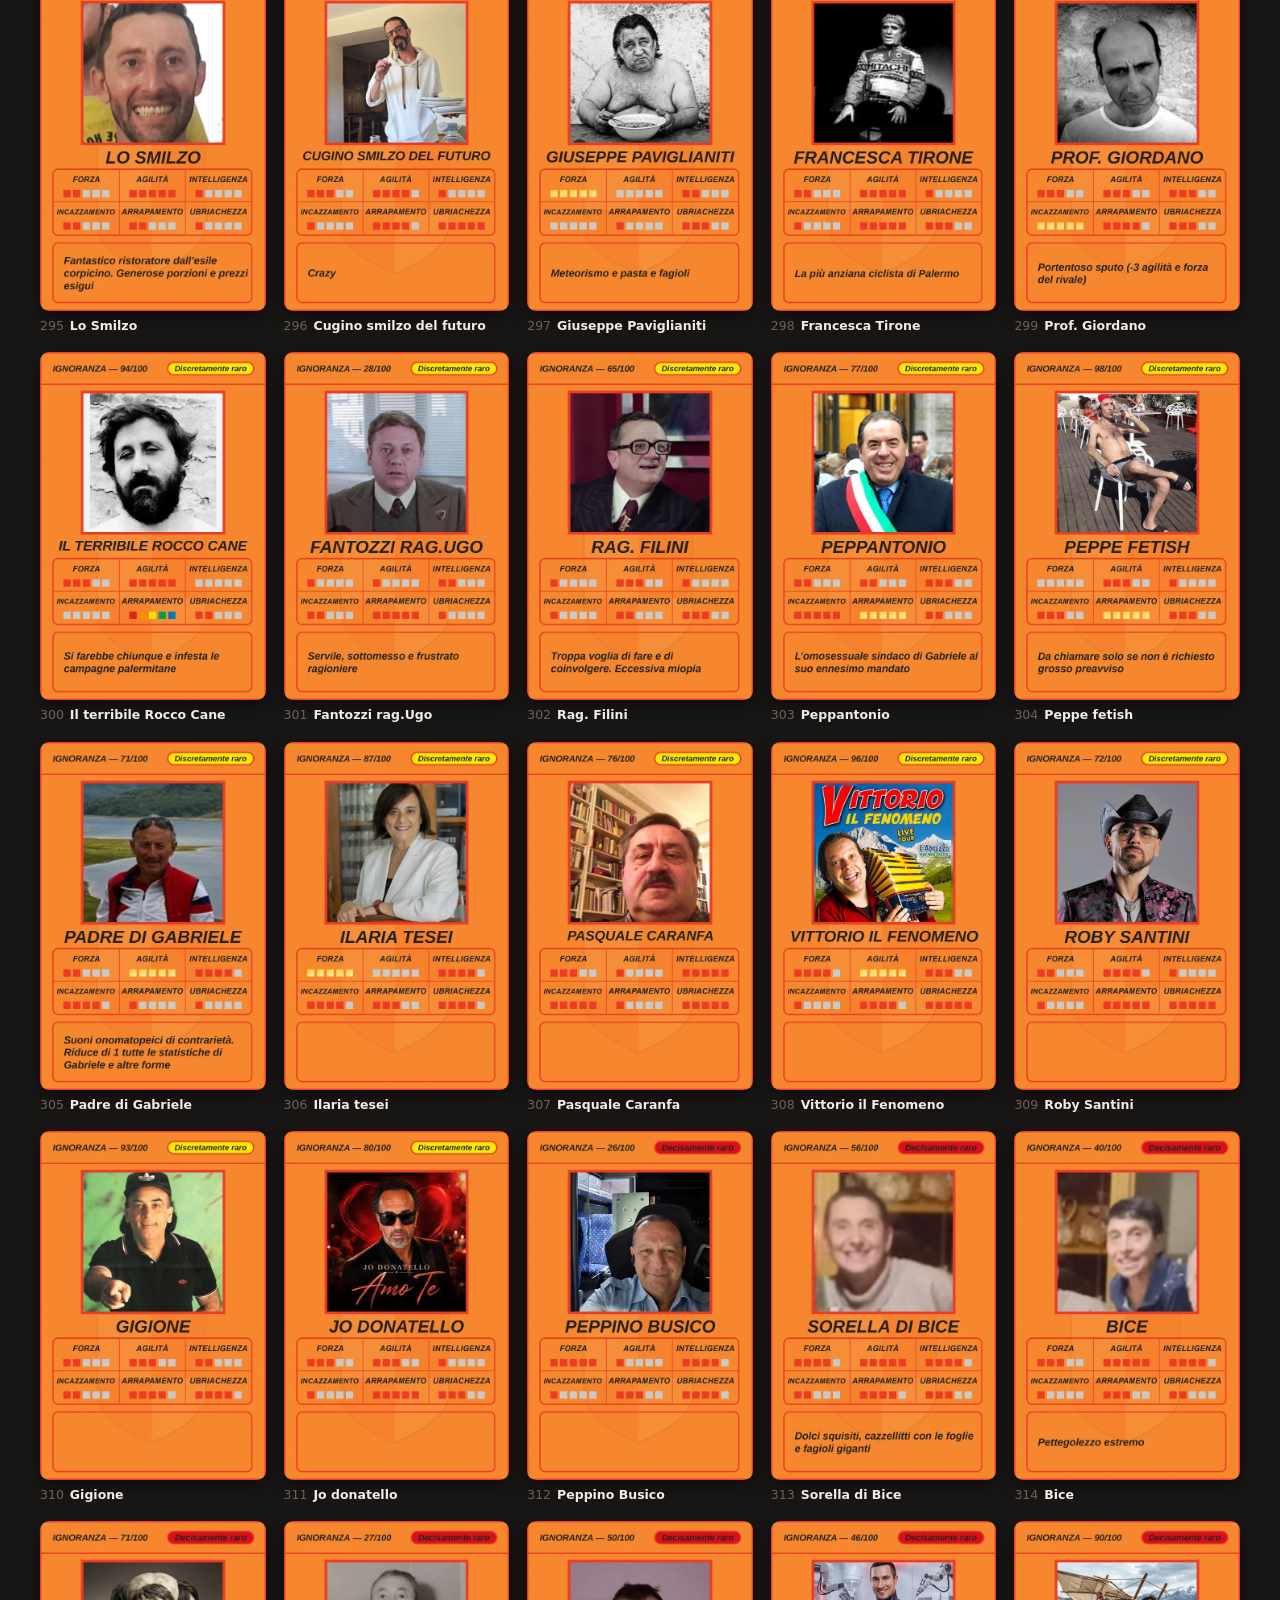
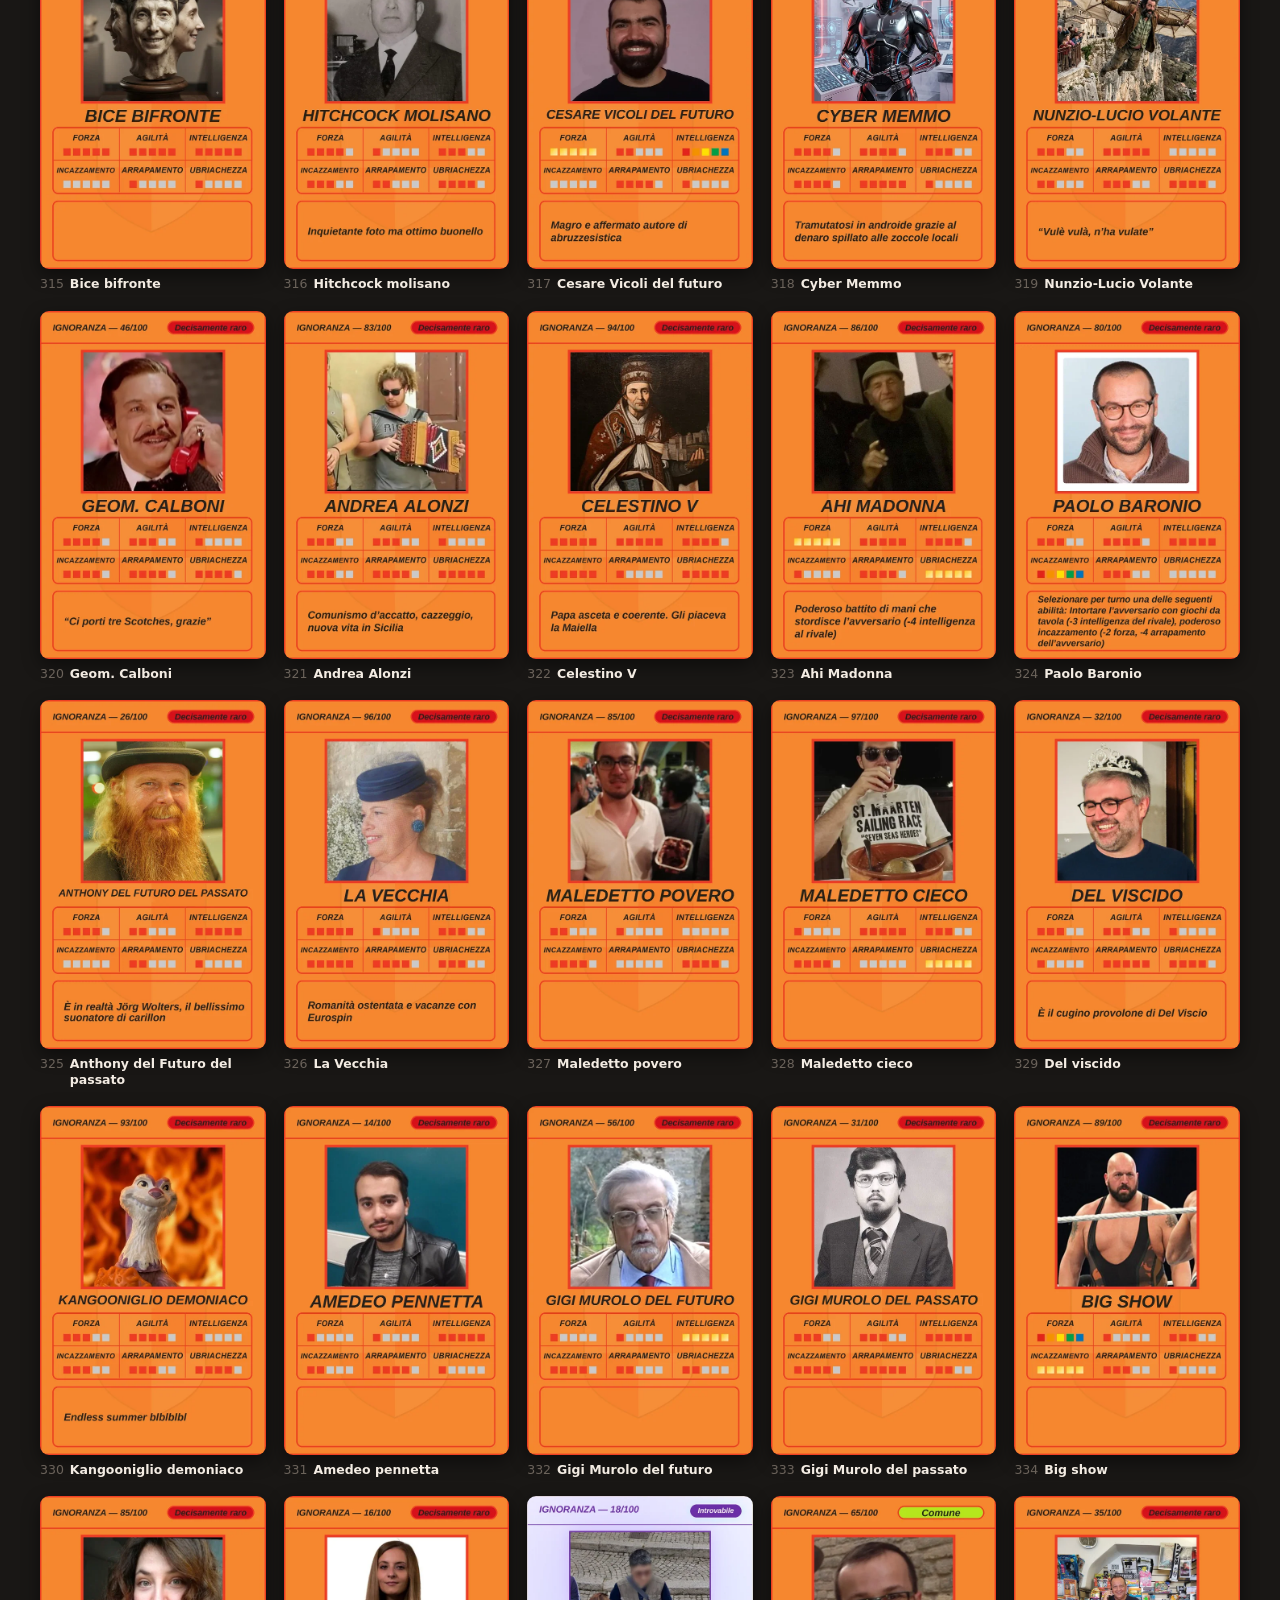
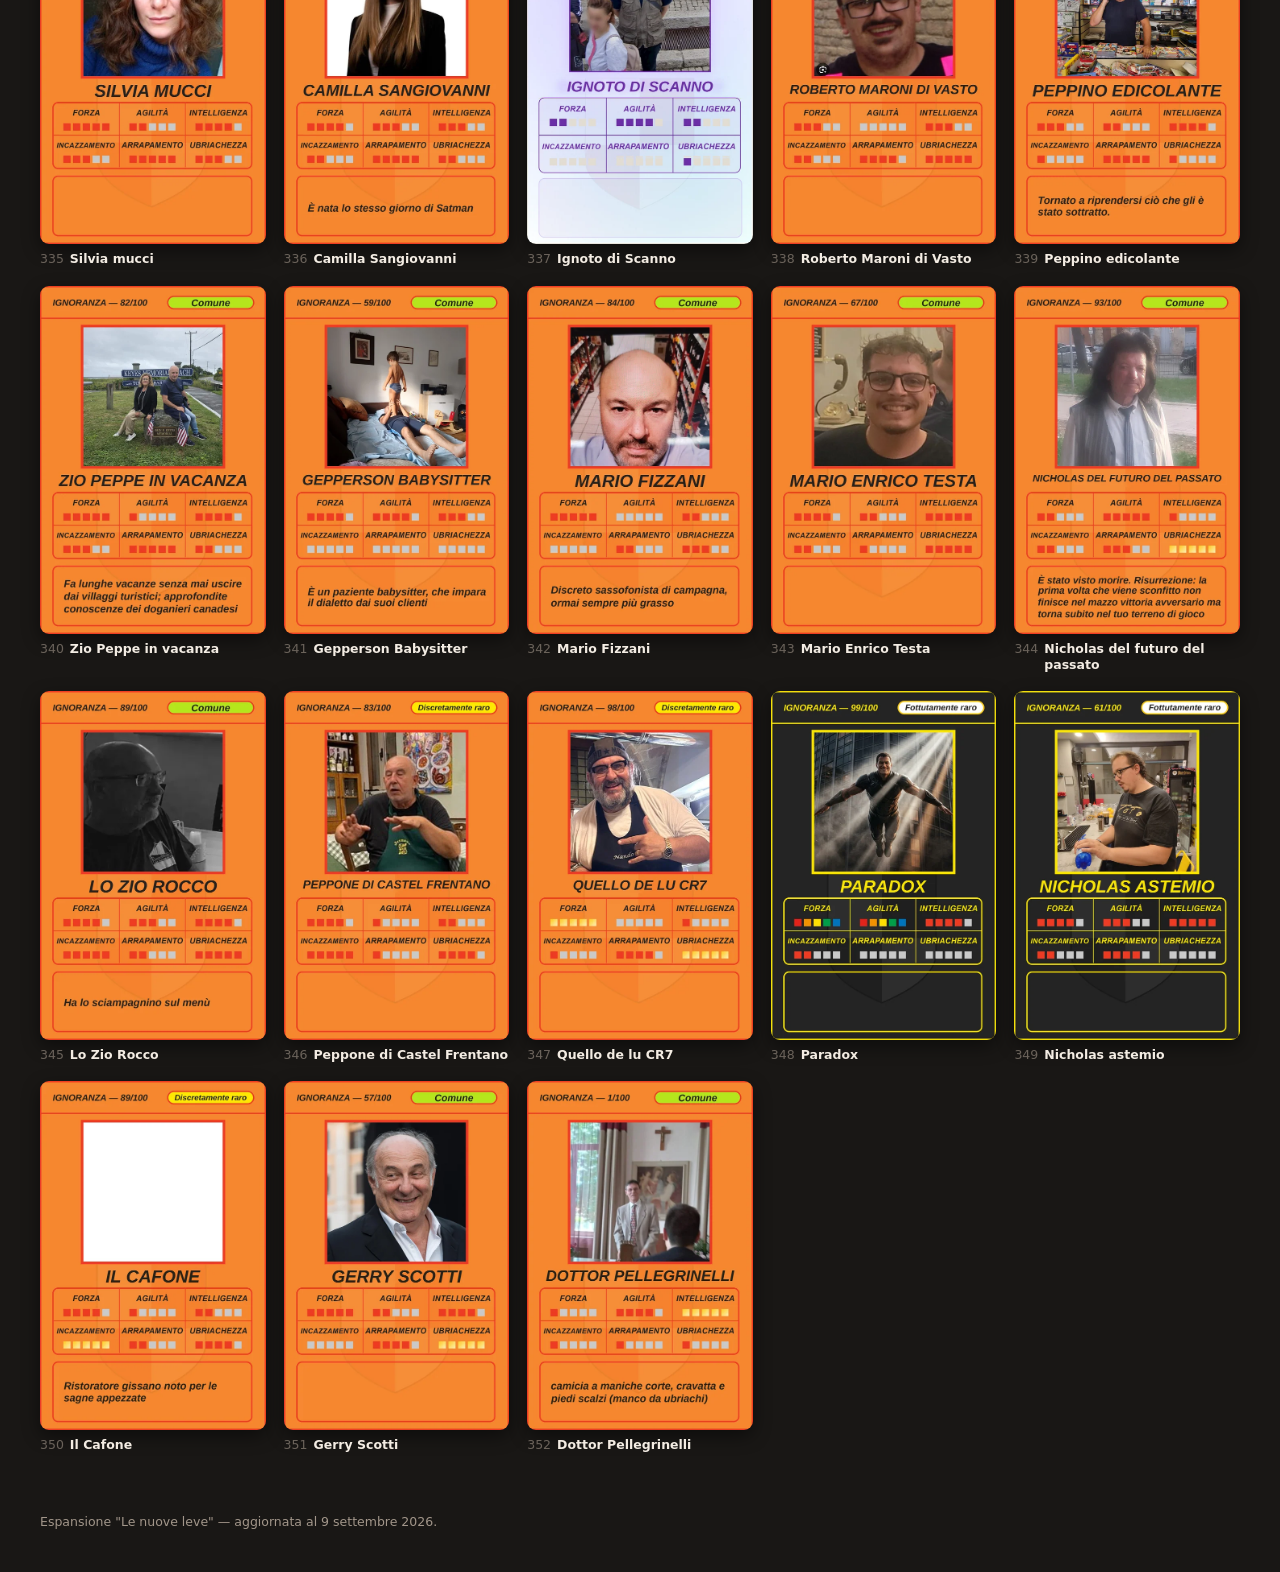
==== commit e5f1314a: "Proporzioni della galleria" ====
--- a/galleria.html
+++ b/galleria.html
@@ -32,7 +32,8 @@
   main{max-width:1240px;margin:0 auto;padding:22px 20px 60px}
   #griglia{display:grid;gap:18px;grid-template-columns:repeat(auto-fill,minmax(190px,1fr))}
   figure{margin:0;cursor:zoom-in}
-  figure img{width:100%;display:block;border-radius:9px;background:#2c2724;
+  figure img{width:100%;height:auto;aspect-ratio:1396/2156;object-fit:cover;
+             display:block;border-radius:9px;background:#2c2724;
              box-shadow:0 6px 18px #0007;transition:transform .12s ease, box-shadow .12s ease}
   figure:hover img{transform:translateY(-3px);box-shadow:0 12px 26px #0009}
   figcaption{font-size:12.5px;color:var(--testo2);margin-top:7px;line-height:1.3;
